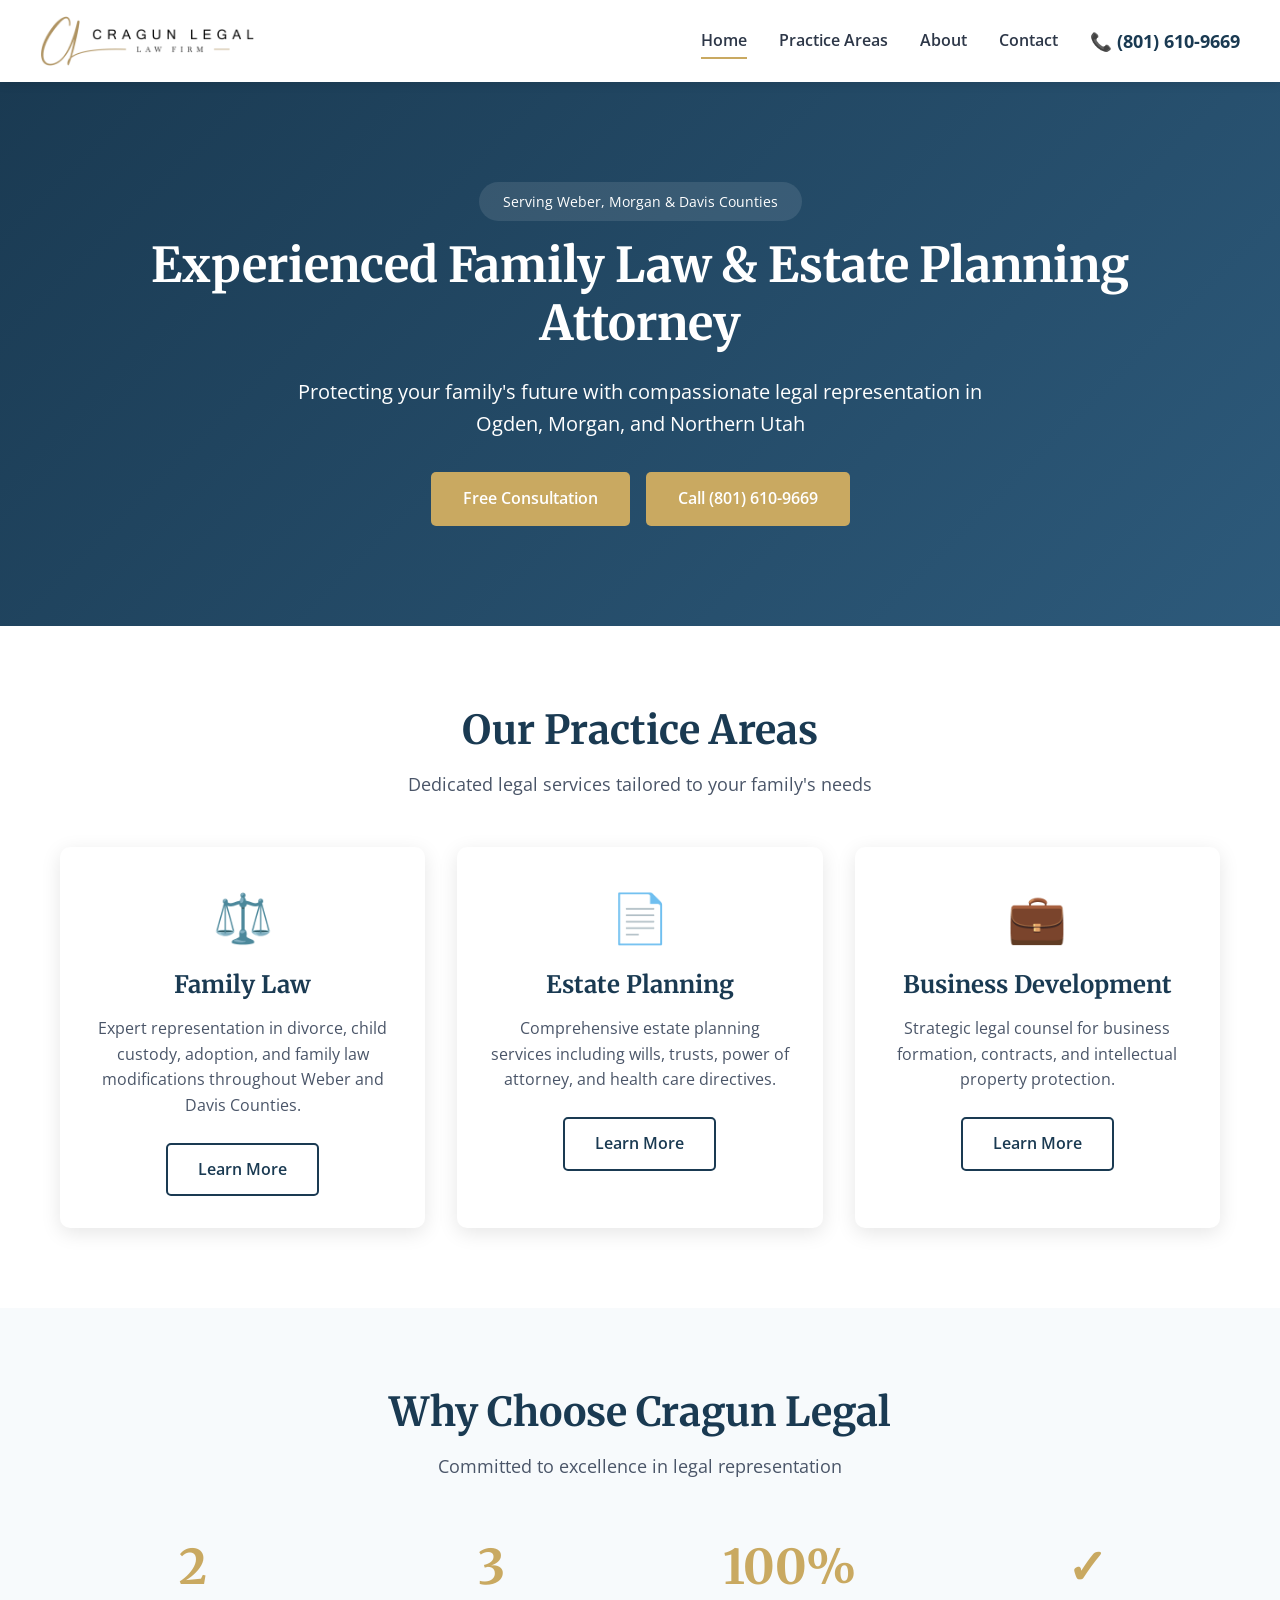
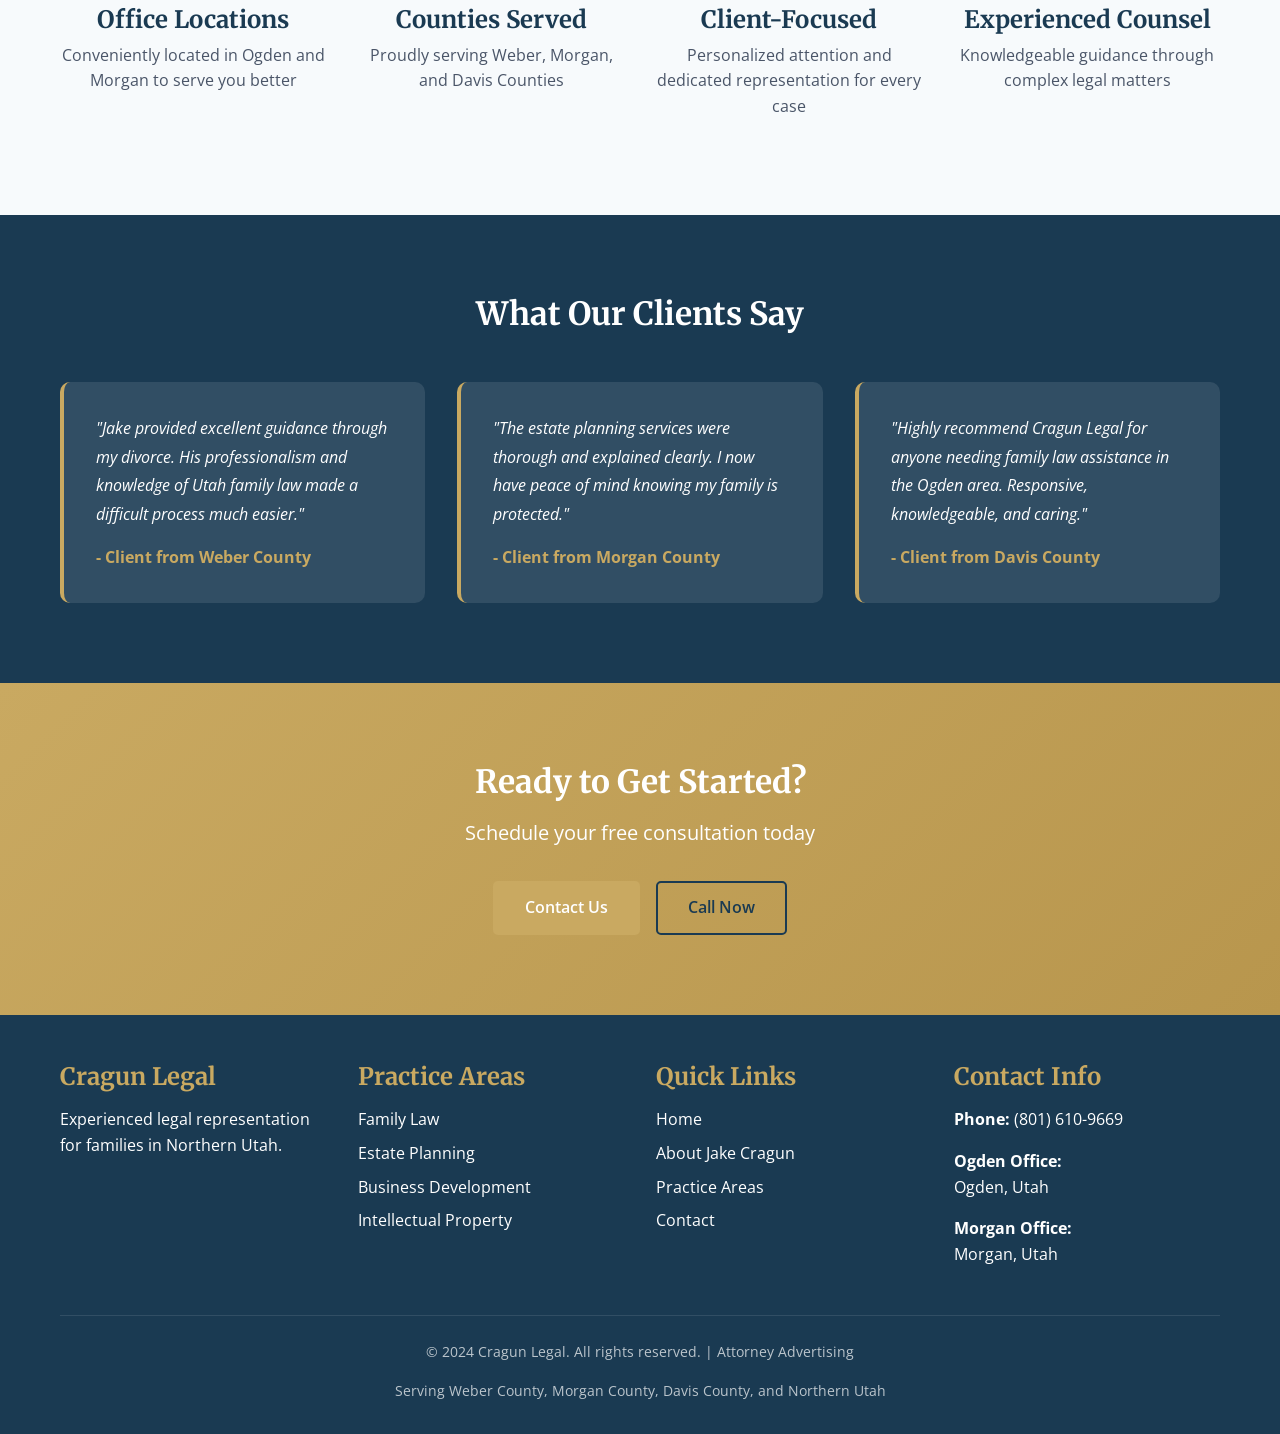
==== index.html @ 44a10303 "Initial commit: Cragun Legal website - Complete website with home, about, contact, and practice area" ====
<!DOCTYPE html>
<html lang="en">
<head>
    <meta charset="UTF-8">
    <meta name="viewport" content="width=device-width, initial-scale=1.0">
    <meta name="description" content="Experienced family law and estate planning attorney serving Ogden, Weber County, Morgan County, and Davis County, Utah. Free consultation. Call (801) 610-9669.">
    <meta name="keywords" content="family law attorney Ogden, divorce lawyer Weber County, estate planning attorney Utah, child custody lawyer Ogden, adoption attorney Morgan County">
    <meta name="author" content="Jake B. Cragun">

    <!-- Open Graph / Social Media -->
    <meta property="og:type" content="website">
    <meta property="og:title" content="Cragun Legal | Family Law Attorney Ogden Utah">
    <meta property="og:description" content="Experienced family law and estate planning attorney serving Weber, Morgan, and Davis Counties.">
    <meta property="og:url" content="https://www.cragunlegal.com">

    <title>Family Law Attorney Ogden Utah | Estate Planning | Cragun Legal</title>

    <!-- Favicon -->
    <link rel="icon" type="image/png" href="images/favicon.png">
    <link rel="apple-touch-icon" href="images/favicon-180.png">

    <!-- Google Fonts -->
    <link rel="preconnect" href="https://fonts.googleapis.com">
    <link rel="preconnect" href="https://fonts.gstatic.com" crossorigin>
    <link href="https://fonts.googleapis.com/css2?family=Merriweather:wght@700;900&family=Open+Sans:wght@400;600;700&display=swap" rel="stylesheet">

    <!-- Stylesheet -->
    <link rel="stylesheet" href="css/styles.css">

    <!-- Schema Markup - Local Business & Legal Service -->
    <script type="application/ld+json">
    {
        "@context": "https://schema.org",
        "@type": "LegalService",
        "name": "Cragun Legal",
        "description": "Experienced family law and estate planning attorney serving Ogden, Weber County, Morgan County, and Davis County, Utah",
        "url": "https://www.cragunlegal.com",
        "telephone": "(801) 610-9669",
        "priceRange": "$$",
        "address": {
            "@type": "PostalAddress",
            "streetAddress": "",
            "addressLocality": "Ogden",
            "addressRegion": "UT",
            "postalCode": "",
            "addressCountry": "US"
        },
        "areaServed": [
            {
                "@type": "City",
                "name": "Ogden"
            },
            {
                "@type": "AdministrativeArea",
                "name": "Weber County"
            },
            {
                "@type": "AdministrativeArea",
                "name": "Morgan County"
            },
            {
                "@type": "AdministrativeArea",
                "name": "Davis County"
            }
        ],
        "openingHours": "Mo,Tu,We,Th,Fr 09:00-17:00",
        "hasOfferCatalog": {
            "@type": "OfferCatalog",
            "name": "Legal Services",
            "itemListElement": [
                {
                    "@type": "Offer",
                    "itemOffered": {
                        "@type": "Service",
                        "name": "Family Law"
                    }
                },
                {
                    "@type": "Offer",
                    "itemOffered": {
                        "@type": "Service",
                        "name": "Estate Planning"
                    }
                }
            ]
        }
    }
    </script>

    <!-- Attorney Schema -->
    <script type="application/ld+json">
    {
        "@context": "https://schema.org",
        "@type": "Attorney",
        "name": "Jake B. Cragun",
        "knowsAbout": ["Family Law", "Divorce", "Child Custody", "Estate Planning", "Adoption", "Wills", "Trusts"],
        "memberOf": {
            "@type": "LegalService",
            "name": "Cragun Legal"
        },
        "areaServed": ["Ogden", "Weber County", "Morgan County", "Davis County"]
    }
    </script>
</head>
<body>
    <!-- Header -->
    <header class="header">
        <nav class="nav container">
            <a href="index.html" class="logo">
                <img src="images/logo.png" alt="Cragun Legal" style="height: 50px; width: auto;">
            </a>

            <button class="mobile-menu-toggle" aria-label="Toggle mobile menu">
                <span></span>
                <span></span>
                <span></span>
            </button>

            <ul class="nav-menu">
                <li><a href="index.html" class="nav-link">Home</a></li>
                <li><a href="practice-areas.html" class="nav-link">Practice Areas</a></li>
                <li><a href="about.html" class="nav-link">About</a></li>
                <li><a href="contact.html" class="nav-link">Contact</a></li>
                <li><a href="tel:8016109669" class="phone-link">📞 (801) 610-9669</a></li>
            </ul>
        </nav>
    </header>

    <!-- Hero Section -->
    <section class="hero">
        <div class="container">
            <div class="service-areas">Serving Weber, Morgan & Davis Counties</div>
            <h1>Experienced Family Law & Estate Planning Attorney</h1>
            <p>Protecting your family's future with compassionate legal representation in Ogden, Morgan, and Northern Utah</p>
            <div class="hero-cta">
                <a href="contact.html" class="btn btn-primary">Free Consultation</a>
                <a href="tel:8016109669" class="btn btn-primary">Call (801) 610-9669</a>
            </div>
        </div>
    </section>

    <!-- Practice Areas -->
    <section class="section">
        <div class="container">
            <div class="section-title">
                <h2>Our Practice Areas</h2>
                <p>Dedicated legal services tailored to your family's needs</p>
            </div>

            <div class="practice-areas-grid">
                <div class="practice-card">
                    <div class="practice-icon">⚖️</div>
                    <h3>Family Law</h3>
                    <p>Expert representation in divorce, child custody, adoption, and family law modifications throughout Weber and Davis Counties.</p>
                    <a href="family-law.html" class="btn btn-secondary">Learn More</a>
                </div>

                <div class="practice-card">
                    <div class="practice-icon">📄</div>
                    <h3>Estate Planning</h3>
                    <p>Comprehensive estate planning services including wills, trusts, power of attorney, and health care directives.</p>
                    <a href="estate-planning.html" class="btn btn-secondary">Learn More</a>
                </div>

                <div class="practice-card">
                    <div class="practice-icon">💼</div>
                    <h3>Business Development</h3>
                    <p>Strategic legal counsel for business formation, contracts, and intellectual property protection.</p>
                    <a href="practice-areas.html" class="btn btn-secondary">Learn More</a>
                </div>
            </div>
        </div>
    </section>

    <!-- Why Choose Us -->
    <section class="section why-choose">
        <div class="container">
            <div class="section-title">
                <h2>Why Choose Cragun Legal</h2>
                <p>Committed to excellence in legal representation</p>
            </div>

            <div class="features-grid">
                <div class="feature">
                    <div class="feature-number">2</div>
                    <h3>Office Locations</h3>
                    <p>Conveniently located in Ogden and Morgan to serve you better</p>
                </div>

                <div class="feature">
                    <div class="feature-number">3</div>
                    <h3>Counties Served</h3>
                    <p>Proudly serving Weber, Morgan, and Davis Counties</p>
                </div>

                <div class="feature">
                    <div class="feature-number">100%</div>
                    <h3>Client-Focused</h3>
                    <p>Personalized attention and dedicated representation for every case</p>
                </div>

                <div class="feature">
                    <div class="feature-number">✓</div>
                    <h3>Experienced Counsel</h3>
                    <p>Knowledgeable guidance through complex legal matters</p>
                </div>
            </div>
        </div>
    </section>

    <!-- Testimonials -->
    <section class="section testimonials">
        <div class="container">
            <h2>What Our Clients Say</h2>

            <div class="testimonial-grid">
                <div class="testimonial-card">
                    <div class="testimonial-text">
                        "Jake provided excellent guidance through my divorce. His professionalism and knowledge of Utah family law made a difficult process much easier."
                    </div>
                    <div class="testimonial-author">- Client from Weber County</div>
                </div>

                <div class="testimonial-card">
                    <div class="testimonial-text">
                        "The estate planning services were thorough and explained clearly. I now have peace of mind knowing my family is protected."
                    </div>
                    <div class="testimonial-author">- Client from Morgan County</div>
                </div>

                <div class="testimonial-card">
                    <div class="testimonial-text">
                        "Highly recommend Cragun Legal for anyone needing family law assistance in the Ogden area. Responsive, knowledgeable, and caring."
                    </div>
                    <div class="testimonial-author">- Client from Davis County</div>
                </div>
            </div>
        </div>
    </section>

    <!-- Contact CTA -->
    <section class="section contact-cta">
        <div class="container">
            <h2>Ready to Get Started?</h2>
            <p>Schedule your free consultation today</p>
            <div class="hero-cta">
                <a href="contact.html" class="btn btn-primary">Contact Us</a>
                <a href="tel:8016109669" class="btn btn-secondary">Call Now</a>
            </div>
        </div>
    </section>

    <!-- Footer -->
    <footer class="footer">
        <div class="container">
            <div class="footer-content">
                <div class="footer-section">
                    <h3>Cragun Legal</h3>
                    <p>Experienced legal representation for families in Northern Utah.</p>
                </div>

                <div class="footer-section">
                    <h3>Practice Areas</h3>
                    <ul class="footer-links">
                        <li><a href="family-law.html">Family Law</a></li>
                        <li><a href="estate-planning.html">Estate Planning</a></li>
                        <li><a href="practice-areas.html">Business Development</a></li>
                        <li><a href="practice-areas.html">Intellectual Property</a></li>
                    </ul>
                </div>

                <div class="footer-section">
                    <h3>Quick Links</h3>
                    <ul class="footer-links">
                        <li><a href="index.html">Home</a></li>
                        <li><a href="about.html">About Jake Cragun</a></li>
                        <li><a href="practice-areas.html">Practice Areas</a></li>
                        <li><a href="contact.html">Contact</a></li>
                    </ul>
                </div>

                <div class="footer-section">
                    <h3>Contact Info</h3>
                    <p><strong>Phone:</strong> (801) 610-9669</p>
                    <p><strong>Ogden Office:</strong><br>Ogden, Utah</p>
                    <p><strong>Morgan Office:</strong><br>Morgan, Utah</p>
                </div>
            </div>

            <div class="footer-bottom">
                <p>&copy; 2024 Cragun Legal. All rights reserved. | Attorney Advertising</p>
                <p>Serving Weber County, Morgan County, Davis County, and Northern Utah</p>
            </div>
        </div>
    </footer>

    <!-- JavaScript -->
    <script src="js/main.js"></script>
</body>
</html>
---- css/styles.css ----
/* ===================================
   Cragun Legal - Modern Law Firm Website
   =================================== */

/* CSS Reset & Base Styles */
* {
    margin: 0;
    padding: 0;
    box-sizing: border-box;
}

:root {
    /* Color Palette */
    --primary-navy: #1a3a52;
    --secondary-gray: #4a5568;
    --accent-gold: #c9a961;
    --white: #ffffff;
    --dark-text: #2d3748;
    --light-bg: #f7fafc;
    --border-color: #e2e8f0;

    /* Typography */
    --font-heading: 'Merriweather', serif;
    --font-body: 'Open Sans', sans-serif;

    /* Spacing */
    --section-padding: 80px 0;
    --container-max: 1200px;

    /* Transitions */
    --transition: all 0.3s ease;
}

html {
    scroll-behavior: smooth;
}

body {
    font-family: var(--font-body);
    font-size: 16px;
    line-height: 1.6;
    color: var(--dark-text);
    background-color: var(--white);
}

/* Typography */
h1, h2, h3, h4, h5, h6 {
    font-family: var(--font-heading);
    font-weight: 700;
    line-height: 1.2;
    margin-bottom: 1rem;
    color: var(--primary-navy);
}

h1 {
    font-size: 2.5rem;
}

h2 {
    font-size: 2rem;
}

h3 {
    font-size: 1.5rem;
}

p {
    margin-bottom: 1rem;
}

a {
    color: var(--primary-navy);
    text-decoration: none;
    transition: var(--transition);
}

a:hover {
    color: var(--accent-gold);
}

img {
    max-width: 100%;
    height: auto;
    display: block;
}

/* Container */
.container {
    max-width: var(--container-max);
    margin: 0 auto;
    padding: 0 20px;
}

.section {
    padding: var(--section-padding);
}

/* Header & Navigation */
.header {
    background-color: var(--white);
    box-shadow: 0 2px 10px rgba(0, 0, 0, 0.1);
    position: sticky;
    top: 0;
    z-index: 1000;
}

.nav {
    display: flex;
    justify-content: space-between;
    align-items: center;
    padding: 1rem 0;
}

.logo {
    font-family: var(--font-heading);
    font-size: 1.5rem;
    font-weight: 700;
    color: var(--primary-navy);
    display: flex;
    align-items: center;
}

.logo img {
    height: 50px;
    width: auto;
    display: block;
}

.nav-menu {
    display: flex;
    list-style: none;
    gap: 2rem;
    align-items: center;
}

.nav-link {
    color: var(--dark-text);
    font-weight: 600;
    padding: 0.5rem 0;
    position: relative;
}

.nav-link::after {
    content: '';
    position: absolute;
    bottom: 0;
    left: 0;
    width: 0;
    height: 2px;
    background-color: var(--accent-gold);
    transition: var(--transition);
}

.nav-link:hover::after,
.nav-link.active::after {
    width: 100%;
}

.phone-link {
    color: var(--primary-navy);
    font-weight: 700;
    font-size: 1.1rem;
    display: flex;
    align-items: center;
    gap: 0.5rem;
}

.phone-link:hover {
    color: var(--accent-gold);
}

/* Mobile Menu Toggle */
.mobile-menu-toggle {
    display: none;
    flex-direction: column;
    gap: 5px;
    background: none;
    border: none;
    cursor: pointer;
    padding: 0.5rem;
}

.mobile-menu-toggle span {
    width: 25px;
    height: 3px;
    background-color: var(--primary-navy);
    transition: var(--transition);
}

/* CTA Button */
.btn {
    display: inline-block;
    padding: 12px 30px;
    font-weight: 600;
    text-align: center;
    border-radius: 5px;
    transition: var(--transition);
    cursor: pointer;
    border: 2px solid transparent;
}

.btn-primary {
    background-color: var(--accent-gold);
    color: var(--white);
}

.btn-primary:hover {
    background-color: #b8964d;
    transform: translateY(-2px);
    box-shadow: 0 5px 15px rgba(201, 169, 97, 0.3);
}

.btn-secondary {
    background-color: transparent;
    color: var(--primary-navy);
    border-color: var(--primary-navy);
}

.btn-secondary:hover {
    background-color: var(--primary-navy);
    color: var(--white);
}

/* Hero Section */
.hero {
    background: linear-gradient(135deg, var(--primary-navy) 0%, #2d5a7b 100%);
    color: var(--white);
    padding: 100px 0;
    text-align: center;
}

.hero h1 {
    color: var(--white);
    font-size: 3rem;
    margin-bottom: 1.5rem;
}

.hero p {
    font-size: 1.25rem;
    margin-bottom: 2rem;
    max-width: 700px;
    margin-left: auto;
    margin-right: auto;
}

.hero-cta {
    display: flex;
    gap: 1rem;
    justify-content: center;
    flex-wrap: wrap;
}

/* Service Areas Badge */
.service-areas {
    display: inline-block;
    background-color: rgba(255, 255, 255, 0.1);
    padding: 0.5rem 1.5rem;
    border-radius: 50px;
    margin-bottom: 1rem;
    font-size: 0.9rem;
}

/* Practice Areas Grid */
.practice-areas-grid {
    display: grid;
    grid-template-columns: repeat(auto-fit, minmax(280px, 1fr));
    gap: 2rem;
    margin-top: 3rem;
}

.practice-card {
    background-color: var(--white);
    border-radius: 10px;
    padding: 2rem;
    box-shadow: 0 5px 20px rgba(0, 0, 0, 0.1);
    transition: var(--transition);
    text-align: center;
}

.practice-card:hover {
    transform: translateY(-10px);
    box-shadow: 0 10px 30px rgba(0, 0, 0, 0.15);
}

.practice-icon {
    font-size: 3rem;
    color: var(--accent-gold);
    margin-bottom: 1rem;
}

.practice-card h3 {
    margin-bottom: 1rem;
}

.practice-card p {
    color: var(--secondary-gray);
    margin-bottom: 1.5rem;
}

/* Why Choose Us Section */
.why-choose {
    background-color: var(--light-bg);
}

.features-grid {
    display: grid;
    grid-template-columns: repeat(auto-fit, minmax(250px, 1fr));
    gap: 2rem;
    margin-top: 3rem;
}

.feature {
    text-align: center;
}

.feature-number {
    font-size: 3rem;
    font-weight: 700;
    color: var(--accent-gold);
    font-family: var(--font-heading);
}

.feature h3 {
    margin-bottom: 0.5rem;
}

.feature p {
    color: var(--secondary-gray);
}

/* Testimonials Section */
.testimonials {
    background-color: var(--primary-navy);
    color: var(--white);
}

.testimonials h2 {
    color: var(--white);
    text-align: center;
    margin-bottom: 3rem;
}

.testimonial-grid {
    display: grid;
    grid-template-columns: repeat(auto-fit, minmax(300px, 1fr));
    gap: 2rem;
}

.testimonial-card {
    background-color: rgba(255, 255, 255, 0.1);
    padding: 2rem;
    border-radius: 10px;
    border-left: 4px solid var(--accent-gold);
}

.testimonial-text {
    font-style: italic;
    margin-bottom: 1rem;
    line-height: 1.8;
}

.testimonial-author {
    font-weight: 700;
    color: var(--accent-gold);
}

/* Contact CTA Section */
.contact-cta {
    background: linear-gradient(135deg, var(--accent-gold) 0%, #b8964d 100%);
    color: var(--white);
    text-align: center;
}

.contact-cta h2 {
    color: var(--white);
    margin-bottom: 1rem;
}

.contact-cta p {
    font-size: 1.25rem;
    margin-bottom: 2rem;
}

/* Contact Form */
.contact-section {
    display: grid;
    grid-template-columns: 1fr 1fr;
    gap: 3rem;
    align-items: start;
}

.contact-info {
    background-color: var(--light-bg);
    padding: 2rem;
    border-radius: 10px;
}

.contact-item {
    display: flex;
    align-items: start;
    gap: 1rem;
    margin-bottom: 1.5rem;
}

.contact-icon {
    font-size: 1.5rem;
    color: var(--accent-gold);
    margin-top: 0.25rem;
}

.form-group {
    margin-bottom: 1.5rem;
}

.form-group label {
    display: block;
    margin-bottom: 0.5rem;
    font-weight: 600;
    color: var(--primary-navy);
}

.form-group input,
.form-group textarea,
.form-group select {
    width: 100%;
    padding: 12px 15px;
    border: 2px solid var(--border-color);
    border-radius: 5px;
    font-family: var(--font-body);
    font-size: 1rem;
    transition: var(--transition);
}

.form-group input:focus,
.form-group textarea:focus,
.form-group select:focus {
    outline: none;
    border-color: var(--accent-gold);
}

.form-group textarea {
    resize: vertical;
    min-height: 150px;
}

/* Footer */
.footer {
    background-color: var(--primary-navy);
    color: var(--white);
    padding: 3rem 0 1rem;
}

.footer-content {
    display: grid;
    grid-template-columns: repeat(auto-fit, minmax(250px, 1fr));
    gap: 2rem;
    margin-bottom: 2rem;
}

.footer h3 {
    color: var(--accent-gold);
    margin-bottom: 1rem;
}

.footer-links {
    list-style: none;
}

.footer-links li {
    margin-bottom: 0.5rem;
}

.footer-links a {
    color: var(--white);
}

.footer-links a:hover {
    color: var(--accent-gold);
}

.footer-bottom {
    border-top: 1px solid rgba(255, 255, 255, 0.1);
    padding-top: 1.5rem;
    text-align: center;
    color: rgba(255, 255, 255, 0.7);
    font-size: 0.9rem;
}

/* About Page Photo Grid */
.about-intro-grid {
    display: grid;
    grid-template-columns: 250px 1fr;
    gap: 3rem;
    align-items: start;
    margin-bottom: 3rem;
}

.about-intro-grid img {
    width: 100%;
    border-radius: 10px;
    box-shadow: 0 5px 20px rgba(0,0,0,0.1);
}

/* Responsive Design */
@media (max-width: 768px) {
    h1 {
        font-size: 2rem;
    }

    h2 {
        font-size: 1.75rem;
    }

    .hero h1 {
        font-size: 2.25rem;
    }

    .about-intro-grid {
        grid-template-columns: 1fr;
        gap: 2rem;
    }

    .about-intro-grid img {
        max-width: 250px;
        margin: 0 auto;
    }

    .mobile-menu-toggle {
        display: flex;
    }

    .nav-menu {
        position: fixed;
        top: 70px;
        right: -100%;
        flex-direction: column;
        background-color: var(--white);
        width: 80%;
        max-width: 300px;
        height: calc(100vh - 70px);
        padding: 2rem;
        box-shadow: -5px 0 20px rgba(0, 0, 0, 0.1);
        transition: var(--transition);
        align-items: flex-start;
    }

    .nav-menu.active {
        right: 0;
    }

    .contact-section {
        grid-template-columns: 1fr;
    }

    .hero {
        padding: 60px 0;
    }

    .section {
        padding: 60px 0;
    }
}

@media (max-width: 480px) {
    .hero-cta {
        flex-direction: column;
    }

    .btn {
        width: 100%;
    }
}

/* Utility Classes */
.text-center {
    text-align: center;
}

.mt-1 { margin-top: 1rem; }
.mt-2 { margin-top: 2rem; }
.mt-3 { margin-top: 3rem; }

.mb-1 { margin-bottom: 1rem; }
.mb-2 { margin-bottom: 2rem; }
.mb-3 { margin-bottom: 3rem; }

.section-title {
    text-align: center;
    margin-bottom: 3rem;
}

.section-title h2 {
    font-size: 2.5rem;
    margin-bottom: 1rem;
}

.section-title p {
    font-size: 1.125rem;
    color: var(--secondary-gray);
    max-width: 700px;
    margin: 0 auto;
}
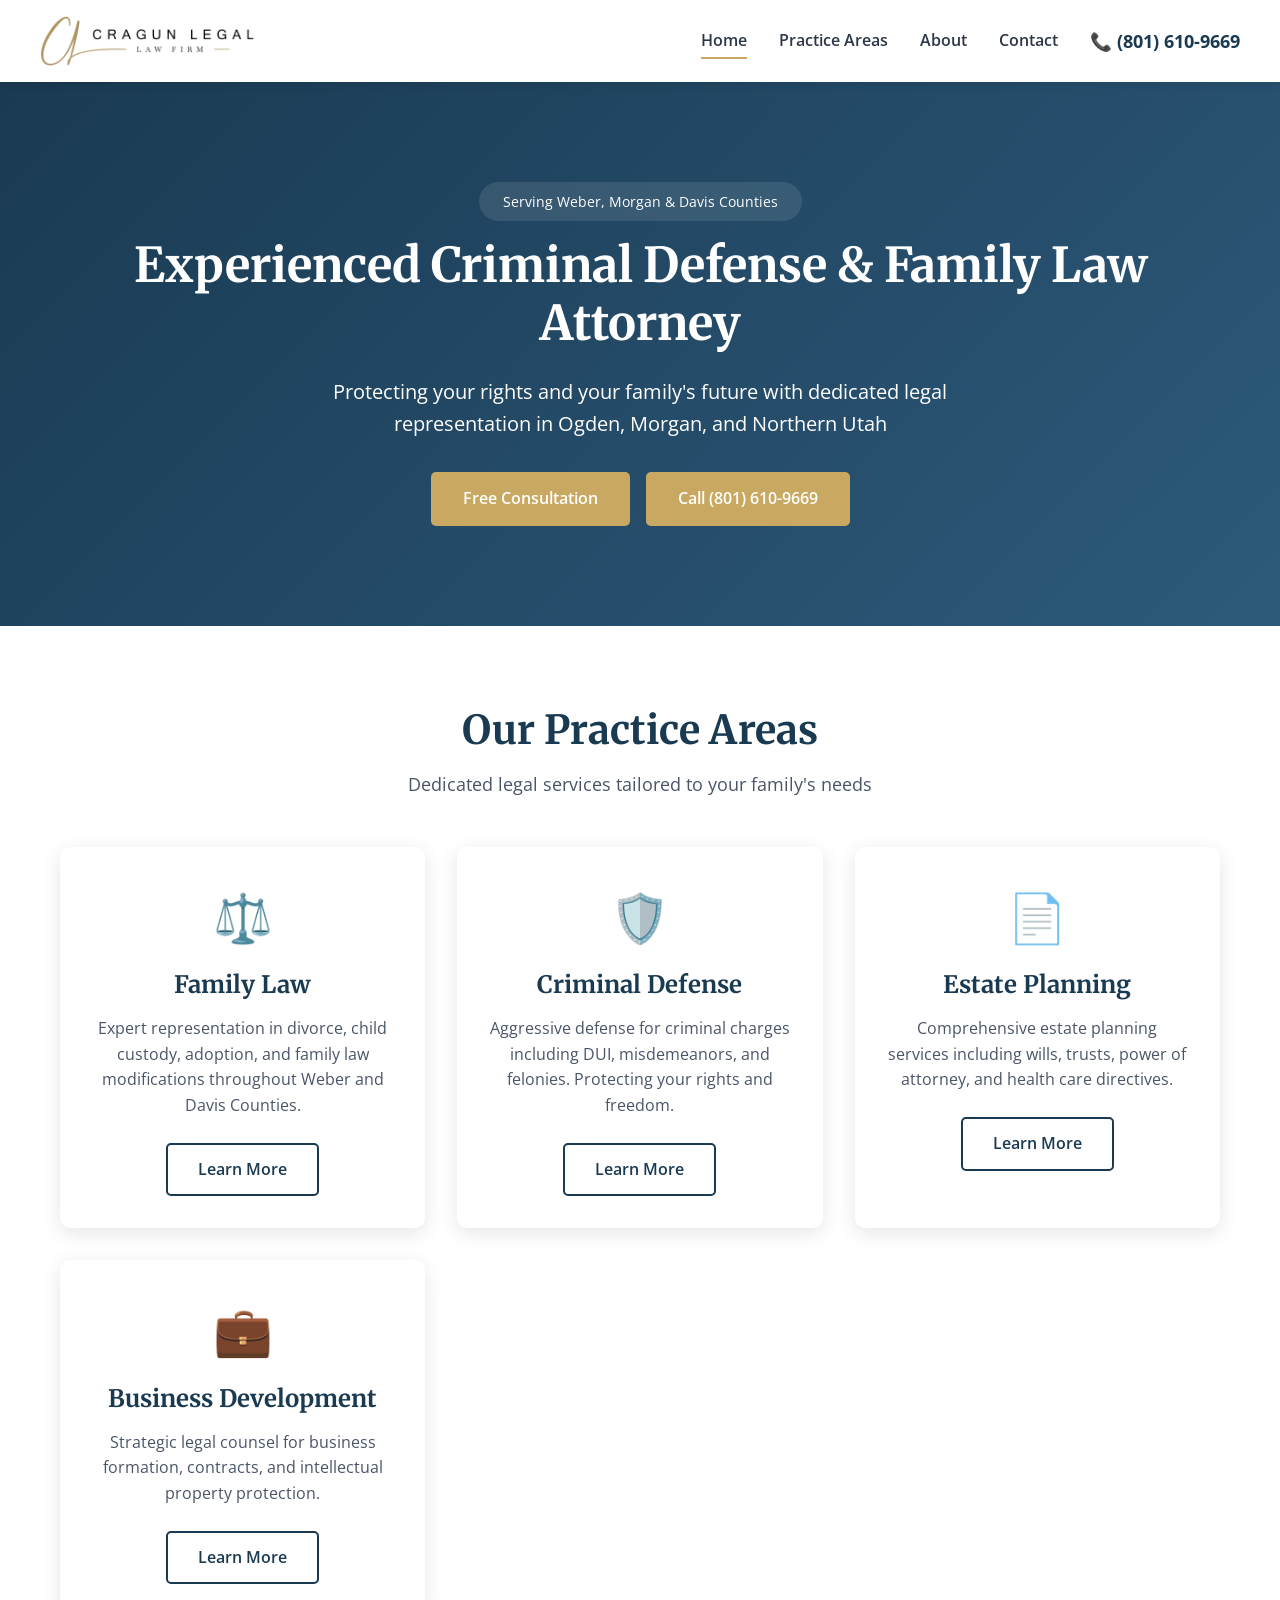
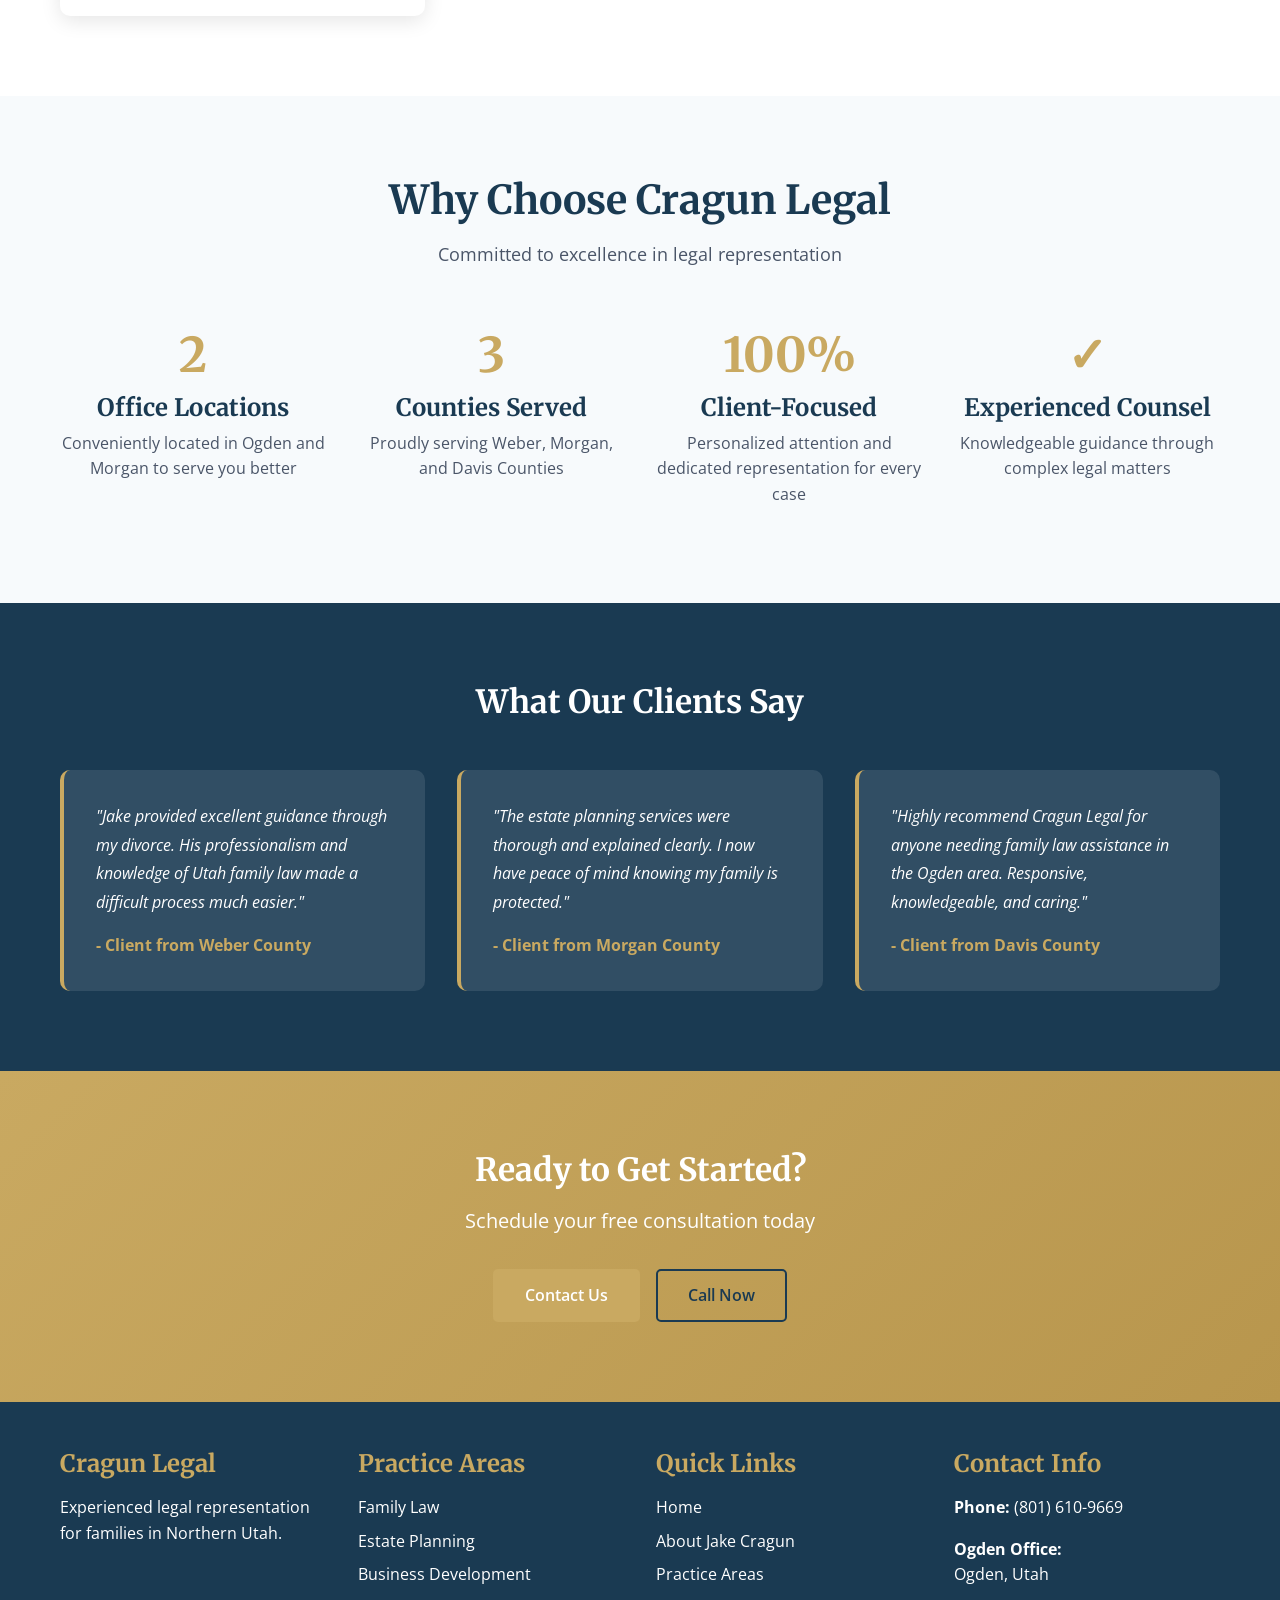
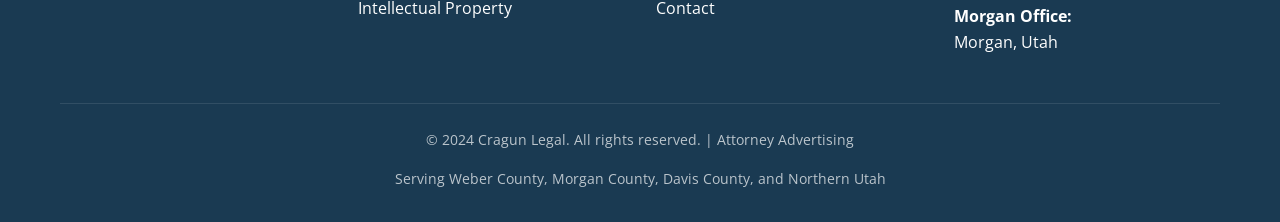
==== commit d756c783: "Integrate Web3Forms and add Criminal Defense practice area - Replace mailto links with Web3Forms for" ====
--- a/index.html
+++ b/index.html
@@ -3,17 +3,17 @@
 <head>
     <meta charset="UTF-8">
     <meta name="viewport" content="width=device-width, initial-scale=1.0">
-    <meta name="description" content="Experienced family law and estate planning attorney serving Ogden, Weber County, Morgan County, and Davis County, Utah. Free consultation. Call (801) 610-9669.">
-    <meta name="keywords" content="family law attorney Ogden, divorce lawyer Weber County, estate planning attorney Utah, child custody lawyer Ogden, adoption attorney Morgan County">
+    <meta name="description" content="Experienced criminal defense, family law, and estate planning attorney serving Ogden, Weber County, Morgan County, and Davis County, Utah. Free consultation. Call (801) 610-9669.">
+    <meta name="keywords" content="criminal defense attorney Ogden, family law attorney Ogden, divorce lawyer Weber County, DUI lawyer Utah, estate planning attorney Utah, child custody lawyer Ogden, adoption attorney Morgan County">
     <meta name="author" content="Jake B. Cragun">
 
     <!-- Open Graph / Social Media -->
     <meta property="og:type" content="website">
-    <meta property="og:title" content="Cragun Legal | Family Law Attorney Ogden Utah">
-    <meta property="og:description" content="Experienced family law and estate planning attorney serving Weber, Morgan, and Davis Counties.">
+    <meta property="og:title" content="Cragun Legal | Criminal Defense & Family Law Attorney Ogden Utah">
+    <meta property="og:description" content="Experienced criminal defense, family law, and estate planning attorney serving Weber, Morgan, and Davis Counties.">
     <meta property="og:url" content="https://www.cragunlegal.com">
 
-    <title>Family Law Attorney Ogden Utah | Estate Planning | Cragun Legal</title>
+    <title>Criminal Defense & Family Law Attorney Ogden Utah | Cragun Legal</title>
 
     <!-- Favicon -->
     <link rel="icon" type="image/png" href="images/favicon.png">
@@ -33,7 +33,7 @@
         "@context": "https://schema.org",
         "@type": "LegalService",
         "name": "Cragun Legal",
-        "description": "Experienced family law and estate planning attorney serving Ogden, Weber County, Morgan County, and Davis County, Utah",
+        "description": "Experienced criminal defense, family law, and estate planning attorney serving Ogden, Weber County, Morgan County, and Davis County, Utah",
         "url": "https://www.cragunlegal.com",
         "telephone": "(801) 610-9669",
         "priceRange": "$$",
@@ -79,6 +79,13 @@
                     "@type": "Offer",
                     "itemOffered": {
                         "@type": "Service",
+                        "name": "Criminal Defense"
+                    }
+                },
+                {
+                    "@type": "Offer",
+                    "itemOffered": {
+                        "@type": "Service",
                         "name": "Estate Planning"
                     }
                 }
@@ -93,7 +100,7 @@
         "@context": "https://schema.org",
         "@type": "Attorney",
         "name": "Jake B. Cragun",
-        "knowsAbout": ["Family Law", "Divorce", "Child Custody", "Estate Planning", "Adoption", "Wills", "Trusts"],
+        "knowsAbout": ["Family Law", "Divorce", "Child Custody", "Criminal Defense", "DUI Defense", "Estate Planning", "Adoption", "Wills", "Trusts"],
         "memberOf": {
             "@type": "LegalService",
             "name": "Cragun Legal"
@@ -130,8 +137,8 @@
     <section class="hero">
         <div class="container">
             <div class="service-areas">Serving Weber, Morgan & Davis Counties</div>
-            <h1>Experienced Family Law & Estate Planning Attorney</h1>
-            <p>Protecting your family's future with compassionate legal representation in Ogden, Morgan, and Northern Utah</p>
+            <h1>Experienced Criminal Defense & Family Law Attorney</h1>
+            <p>Protecting your rights and your family's future with dedicated legal representation in Ogden, Morgan, and Northern Utah</p>
             <div class="hero-cta">
                 <a href="contact.html" class="btn btn-primary">Free Consultation</a>
                 <a href="tel:8016109669" class="btn btn-primary">Call (801) 610-9669</a>
@@ -153,6 +160,13 @@
                     <h3>Family Law</h3>
                     <p>Expert representation in divorce, child custody, adoption, and family law modifications throughout Weber and Davis Counties.</p>
                     <a href="family-law.html" class="btn btn-secondary">Learn More</a>
+                </div>
+
+                <div class="practice-card">
+                    <div class="practice-icon">🛡️</div>
+                    <h3>Criminal Defense</h3>
+                    <p>Aggressive defense for criminal charges including DUI, misdemeanors, and felonies. Protecting your rights and freedom.</p>
+                    <a href="criminal-defense.html" class="btn btn-secondary">Learn More</a>
                 </div>
 
                 <div class="practice-card">
@@ -294,6 +308,35 @@
         </div>
     </footer>
 
+    <!-- Rating Popup Modal -->
+    <div id="rating-popup" class="rating-popup">
+        <div class="rating-popup-content">
+            <button class="rating-popup-close" aria-label="Close popup">&times;</button>
+
+            <div id="rating-step-1" class="rating-step active">
+                <h3>How was your experience with Cragun Legal?</h3>
+                <p>We'd love to hear your feedback!</p>
+                <div class="star-rating">
+                    <span class="star" data-rating="1">&#9733;</span>
+                    <span class="star" data-rating="2">&#9733;</span>
+                    <span class="star" data-rating="3">&#9733;</span>
+                    <span class="star" data-rating="4">&#9733;</span>
+                    <span class="star" data-rating="5">&#9733;</span>
+                </div>
+                <p class="rating-hint">Click a star to rate</p>
+            </div>
+
+            <div id="rating-step-2" class="rating-step">
+                <h3>Thank you for your feedback!</h3>
+                <p id="rating-message"></p>
+                <div id="feedback-form" style="display: none;">
+                    <textarea id="feedback-text" placeholder="Please tell us how we can improve..." rows="4"></textarea>
+                    <button class="btn btn-primary" id="submit-feedback">Submit Feedback</button>
+                </div>
+            </div>
+        </div>
+    </div>
+
     <!-- JavaScript -->
     <script src="js/main.js"></script>
 </body>
--- a/css/styles.css
+++ b/css/styles.css
@@ -600,3 +600,161 @@
     max-width: 700px;
     margin: 0 auto;
 }
+
+/* Rating Popup Modal */
+.rating-popup {
+    display: none;
+    position: fixed;
+    top: 0;
+    left: 0;
+    width: 100%;
+    height: 100%;
+    background-color: rgba(0, 0, 0, 0.5);
+    z-index: 10000;
+    align-items: center;
+    justify-content: center;
+    animation: fadeIn 0.3s ease;
+}
+
+.rating-popup.active {
+    display: flex;
+}
+
+.rating-popup-content {
+    background-color: var(--white);
+    padding: 3rem 2rem;
+    border-radius: 15px;
+    max-width: 500px;
+    width: 90%;
+    position: relative;
+    box-shadow: 0 10px 40px rgba(0, 0, 0, 0.3);
+    text-align: center;
+    animation: slideUp 0.3s ease;
+}
+
+.rating-popup-close {
+    position: absolute;
+    top: 15px;
+    right: 15px;
+    background: none;
+    border: none;
+    font-size: 2rem;
+    color: var(--secondary-gray);
+    cursor: pointer;
+    transition: var(--transition);
+    line-height: 1;
+    padding: 0;
+    width: 30px;
+    height: 30px;
+}
+
+.rating-popup-close:hover {
+    color: var(--primary-navy);
+    transform: rotate(90deg);
+}
+
+.rating-step {
+    display: none;
+}
+
+.rating-step.active {
+    display: block;
+}
+
+.rating-step h3 {
+    color: var(--primary-navy);
+    margin-bottom: 1rem;
+    font-size: 1.5rem;
+}
+
+.rating-step p {
+    color: var(--secondary-gray);
+    margin-bottom: 1.5rem;
+}
+
+.star-rating {
+    display: flex;
+    justify-content: center;
+    gap: 0.5rem;
+    margin: 2rem 0;
+}
+
+.star {
+    font-size: 3rem;
+    color: #ddd;
+    cursor: pointer;
+    transition: all 0.2s ease;
+    user-select: none;
+}
+
+.star:hover,
+.star.active {
+    color: var(--accent-gold);
+    transform: scale(1.1);
+}
+
+.star.hovered {
+    color: var(--accent-gold);
+}
+
+.rating-hint {
+    font-size: 0.9rem;
+    color: var(--secondary-gray);
+    font-style: italic;
+}
+
+#feedback-form {
+    margin-top: 1.5rem;
+}
+
+#feedback-form textarea {
+    width: 100%;
+    padding: 12px 15px;
+    border: 2px solid var(--border-color);
+    border-radius: 5px;
+    font-family: var(--font-body);
+    font-size: 1rem;
+    margin-bottom: 1rem;
+    resize: vertical;
+    transition: var(--transition);
+}
+
+#feedback-form textarea:focus {
+    outline: none;
+    border-color: var(--accent-gold);
+}
+
+@keyframes fadeIn {
+    from {
+        opacity: 0;
+    }
+    to {
+        opacity: 1;
+    }
+}
+
+@keyframes slideUp {
+    from {
+        transform: translateY(50px);
+        opacity: 0;
+    }
+    to {
+        transform: translateY(0);
+        opacity: 1;
+    }
+}
+
+/* Responsive adjustments for rating popup */
+@media (max-width: 480px) {
+    .rating-popup-content {
+        padding: 2rem 1.5rem;
+    }
+
+    .star {
+        font-size: 2.5rem;
+    }
+
+    .rating-step h3 {
+        font-size: 1.25rem;
+    }
+}
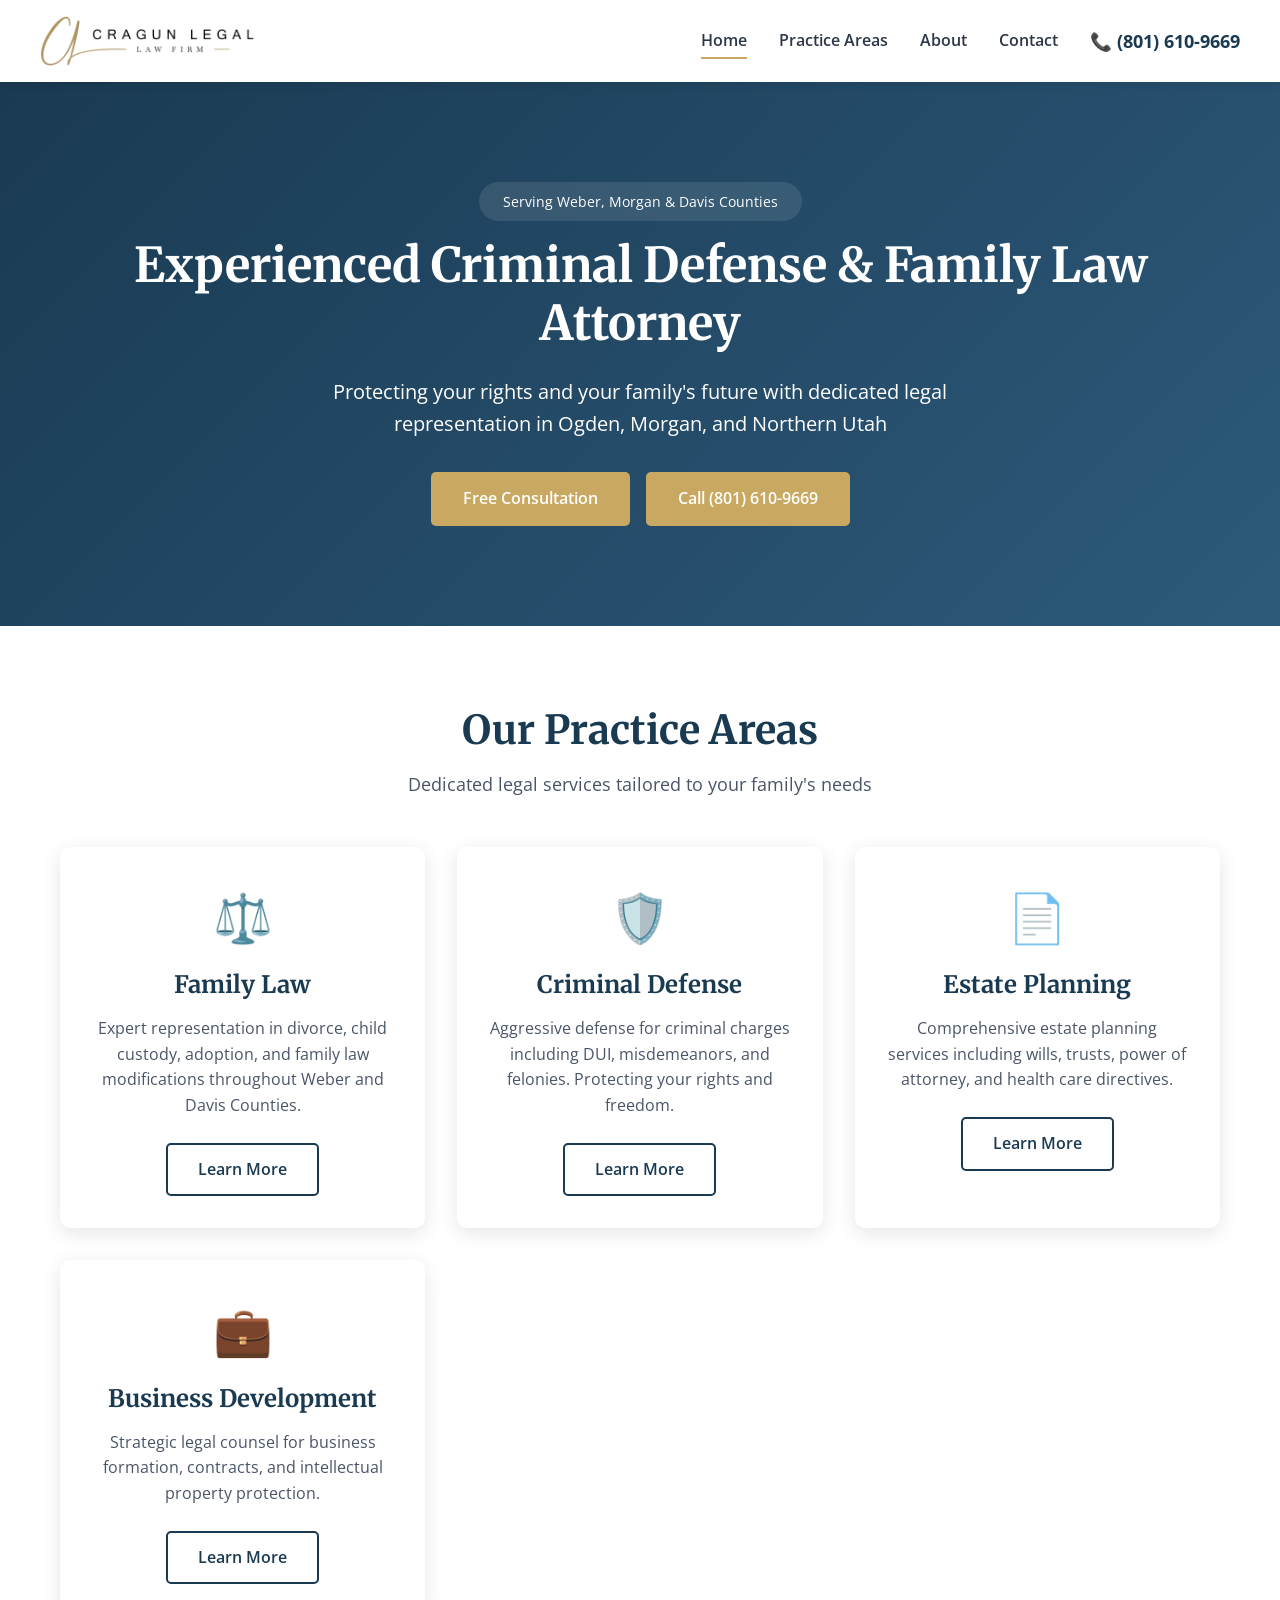
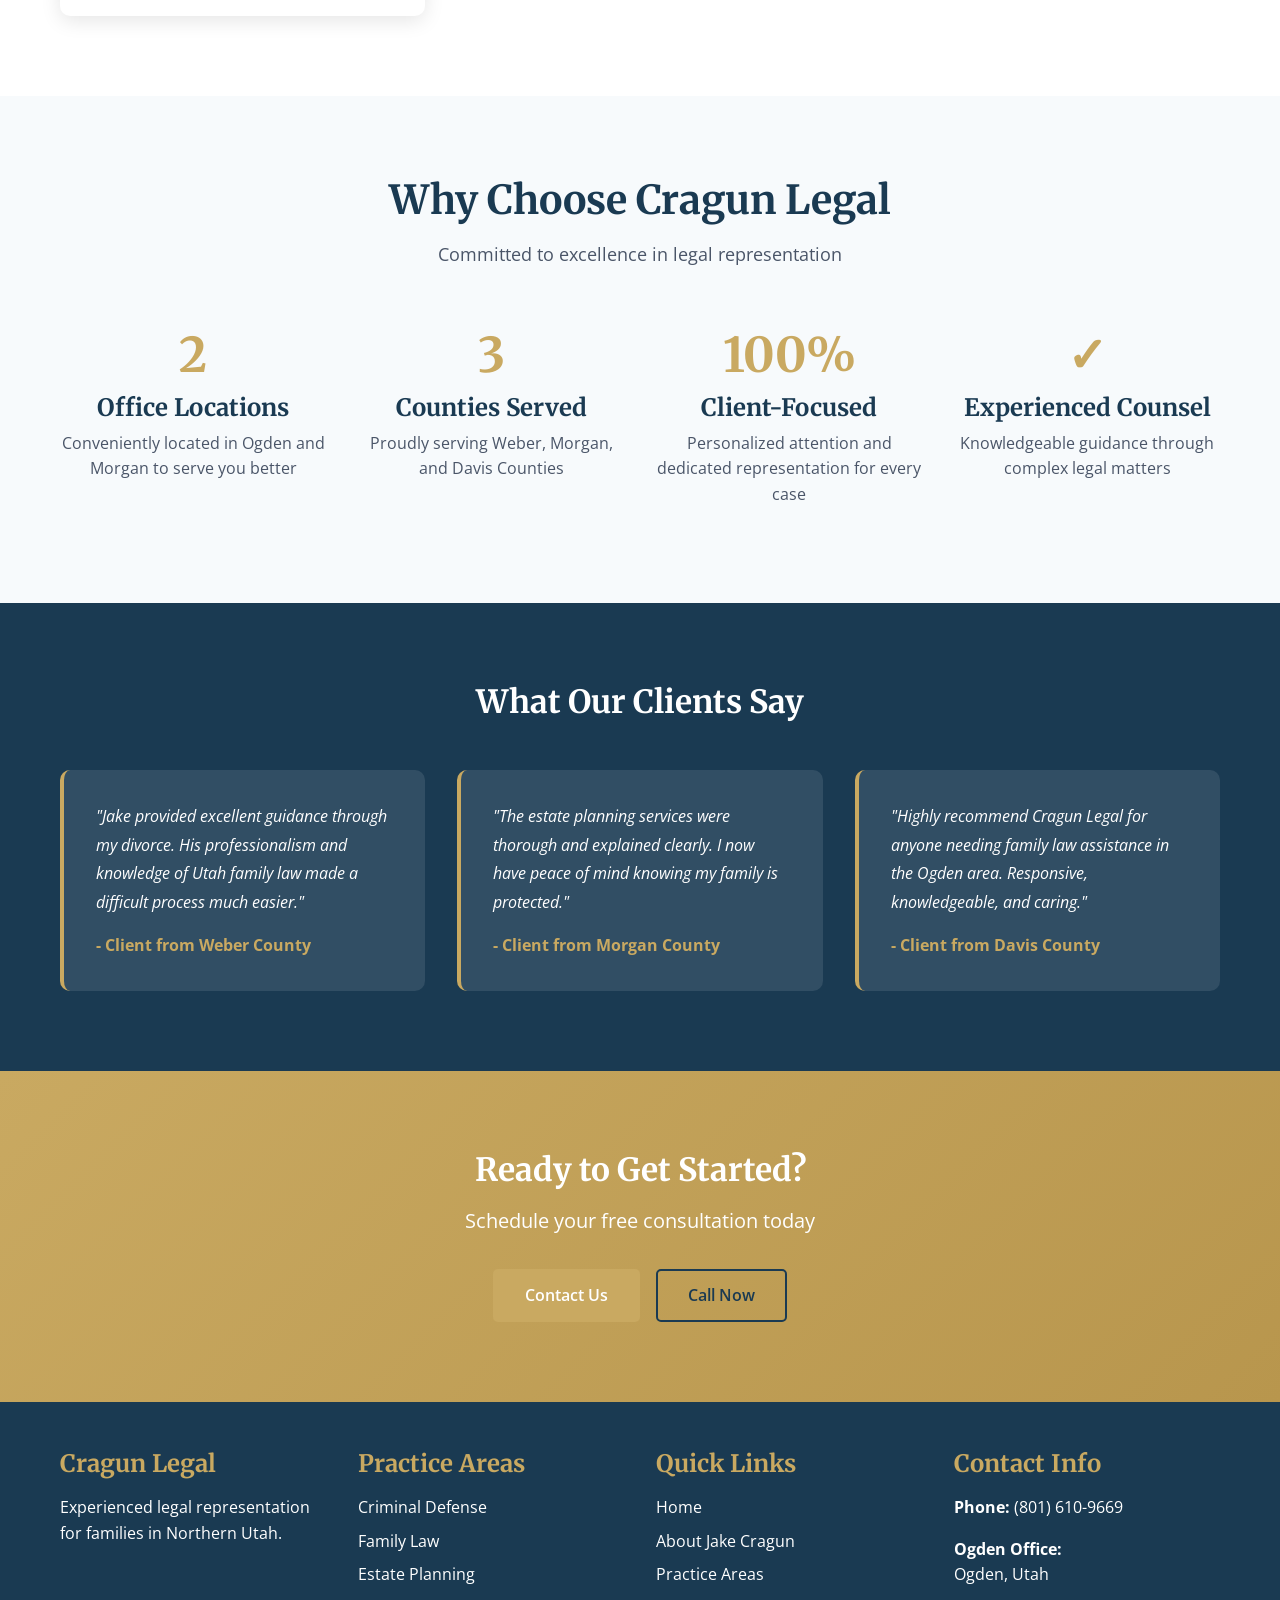
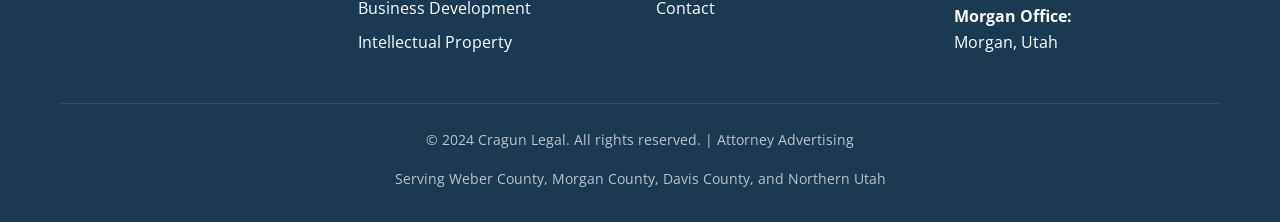
==== commit 1992f5d7: "Comprehensive SEO optimization: Enhanced schema markup, local targeting, and technical SEO Major enh" ====
--- a/index.html
+++ b/index.html
@@ -3,15 +3,25 @@
 <head>
     <meta charset="UTF-8">
     <meta name="viewport" content="width=device-width, initial-scale=1.0">
-    <meta name="description" content="Experienced criminal defense, family law, and estate planning attorney serving Ogden, Weber County, Morgan County, and Davis County, Utah. Free consultation. Call (801) 610-9669.">
+    <meta name="description" content="Top-rated criminal defense & family law attorney in Ogden, Utah. DUI defense, divorce, child custody, estate planning. Weber, Morgan & Davis Counties. Free consultation (801) 610-9669.">
     <meta name="keywords" content="criminal defense attorney Ogden, family law attorney Ogden, divorce lawyer Weber County, DUI lawyer Utah, estate planning attorney Utah, child custody lawyer Ogden, adoption attorney Morgan County">
     <meta name="author" content="Jake B. Cragun">
 
     <!-- Open Graph / Social Media -->
     <meta property="og:type" content="website">
     <meta property="og:title" content="Cragun Legal | Criminal Defense & Family Law Attorney Ogden Utah">
-    <meta property="og:description" content="Experienced criminal defense, family law, and estate planning attorney serving Weber, Morgan, and Davis Counties.">
+    <meta property="og:description" content="Top-rated criminal defense & family law attorney in Ogden, Utah. DUI defense, divorce, child custody, estate planning. Free consultation.">
     <meta property="og:url" content="https://www.cragunlegal.com">
+    <meta property="og:image" content="https://www.cragunlegal.com/images/logo.png">
+
+    <!-- Twitter Card -->
+    <meta name="twitter:card" content="summary_large_image">
+    <meta name="twitter:title" content="Cragun Legal | Criminal Defense & Family Law Attorney Ogden Utah">
+    <meta name="twitter:description" content="Top-rated criminal defense & family law attorney in Ogden, Utah. Free consultation.">
+    <meta name="twitter:image" content="https://www.cragunlegal.com/images/logo.png">
+
+    <!-- Canonical URL -->
+    <link rel="canonical" href="https://www.cragunlegal.com">
 
     <title>Criminal Defense & Family Law Attorney Ogden Utah | Cragun Legal</title>
 
@@ -33,22 +43,83 @@
         "@context": "https://schema.org",
         "@type": "LegalService",
         "name": "Cragun Legal",
-        "description": "Experienced criminal defense, family law, and estate planning attorney serving Ogden, Weber County, Morgan County, and Davis County, Utah",
+        "image": "https://www.cragunlegal.com/images/logo.png",
+        "description": "Top-rated criminal defense, family law, and estate planning attorney serving Ogden, Weber County, Morgan County, and Davis County, Utah. Free consultation.",
         "url": "https://www.cragunlegal.com",
-        "telephone": "(801) 610-9669",
+        "telephone": "+18016109669",
+        "email": "jake@cragunlegal.com",
         "priceRange": "$$",
         "address": {
             "@type": "PostalAddress",
-            "streetAddress": "",
             "addressLocality": "Ogden",
             "addressRegion": "UT",
-            "postalCode": "",
             "addressCountry": "US"
         },
+        "geo": {
+            "@type": "GeoCoordinates",
+            "latitude": "41.2230",
+            "longitude": "-111.9738"
+        },
         "areaServed": [
             {
                 "@type": "City",
-                "name": "Ogden"
+                "name": "Ogden",
+                "containedInPlace": {
+                    "@type": "AdministrativeArea",
+                    "name": "Weber County",
+                    "containedInPlace": {
+                        "@type": "AdministrativeArea",
+                        "name": "Utah"
+                    }
+                }
+            },
+            {
+                "@type": "City",
+                "name": "Roy",
+                "containedInPlace": {
+                    "@type": "AdministrativeArea",
+                    "name": "Weber County"
+                }
+            },
+            {
+                "@type": "City",
+                "name": "South Ogden",
+                "containedInPlace": {
+                    "@type": "AdministrativeArea",
+                    "name": "Weber County"
+                }
+            },
+            {
+                "@type": "City",
+                "name": "Morgan",
+                "containedInPlace": {
+                    "@type": "AdministrativeArea",
+                    "name": "Morgan County"
+                }
+            },
+            {
+                "@type": "City",
+                "name": "Layton",
+                "containedInPlace": {
+                    "@type": "AdministrativeArea",
+                    "name": "Davis County"
+                }
+            },
+            {
+                "@type": "City",
+                "name": "Clearfield",
+                "containedInPlace": {
+                    "@type": "AdministrativeArea",
+                    "name": "Davis County"
+                }
+            },
+            {
+                "@type": "City",
+                "name": "Kaysville",
+                "containedInPlace": {
+                    "@type": "AdministrativeArea",
+                    "name": "Davis County"
+                }
             },
             {
                 "@type": "AdministrativeArea",
@@ -72,24 +143,41 @@
                     "@type": "Offer",
                     "itemOffered": {
                         "@type": "Service",
-                        "name": "Family Law"
+                        "name": "Criminal Defense",
+                        "description": "DUI defense, misdemeanor and felony representation throughout Weber, Morgan, and Davis Counties"
                     }
                 },
                 {
                     "@type": "Offer",
                     "itemOffered": {
                         "@type": "Service",
-                        "name": "Criminal Defense"
+                        "name": "Family Law",
+                        "description": "Divorce, child custody, adoption, and family law modifications"
                     }
                 },
                 {
                     "@type": "Offer",
                     "itemOffered": {
                         "@type": "Service",
-                        "name": "Estate Planning"
+                        "name": "Estate Planning",
+                        "description": "Wills, trusts, power of attorney, and comprehensive estate planning"
                     }
+                },
+                {
+                    "@type": "Offer",
+                    "itemOffered": {
+                        "@type": "Service",
+                        "name": "Business Law",
+                        "description": "Business formation, contracts, and legal counsel"
+                    }
                 }
             ]
+        },
+        "makesOffer": {
+            "@type": "Offer",
+            "name": "Free Initial Consultation",
+            "price": "0",
+            "priceCurrency": "USD"
         }
     }
     </script>
@@ -276,6 +364,7 @@
                 <div class="footer-section">
                     <h3>Practice Areas</h3>
                     <ul class="footer-links">
+                        <li><a href="criminal-defense.html">Criminal Defense</a></li>
                         <li><a href="family-law.html">Family Law</a></li>
                         <li><a href="estate-planning.html">Estate Planning</a></li>
                         <li><a href="practice-areas.html">Business Development</a></li>
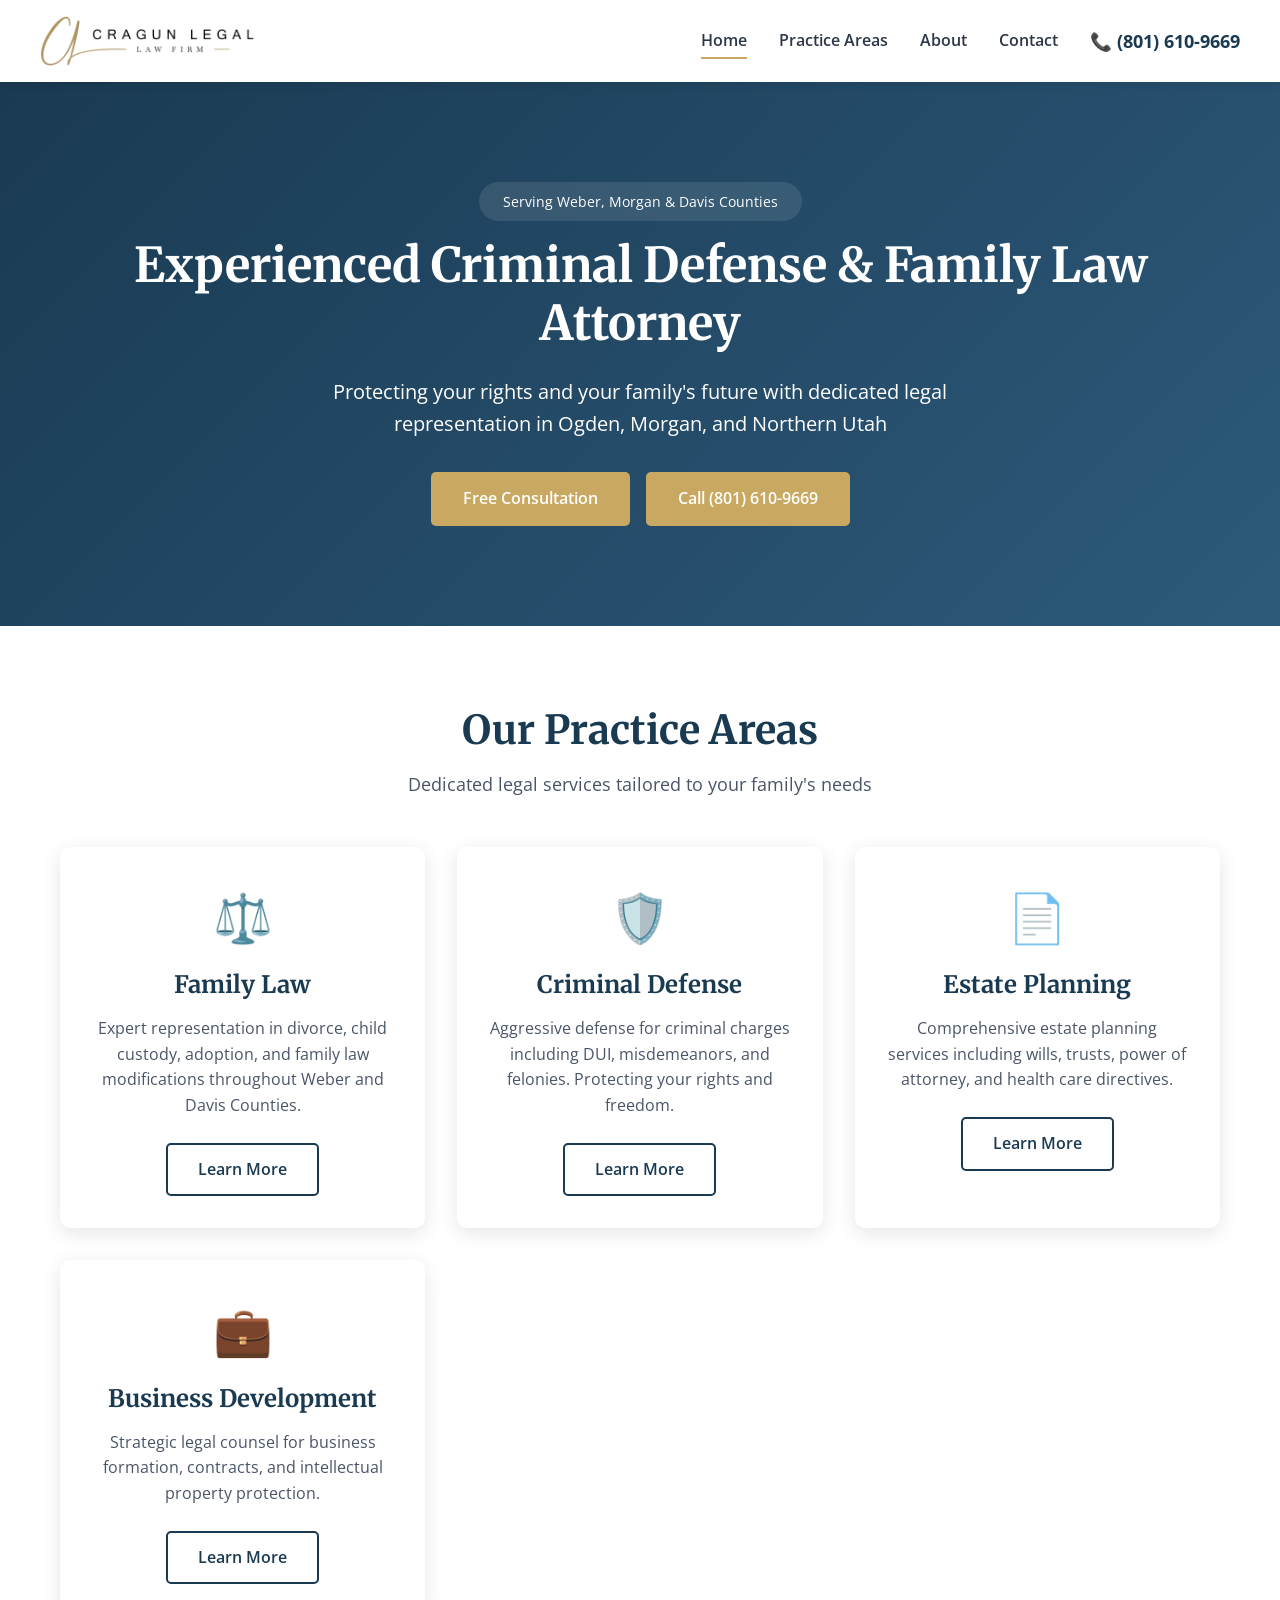
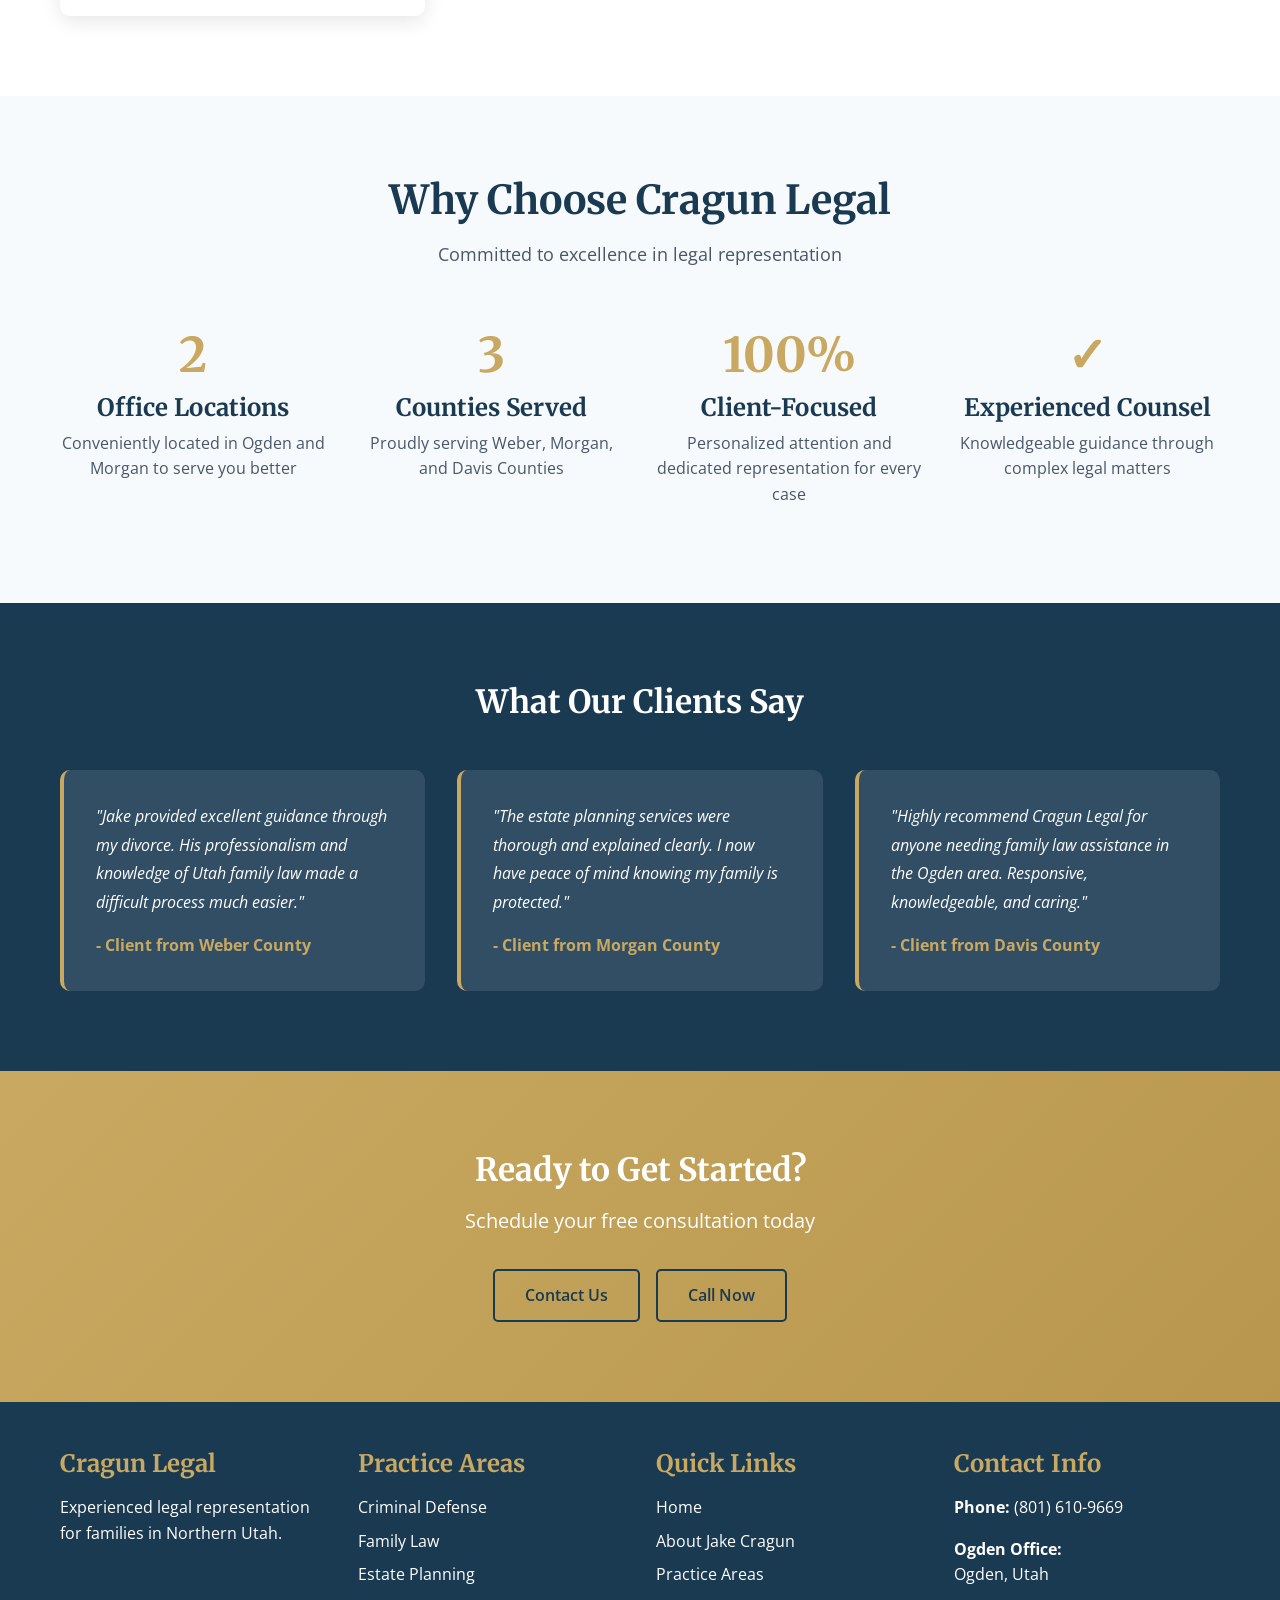
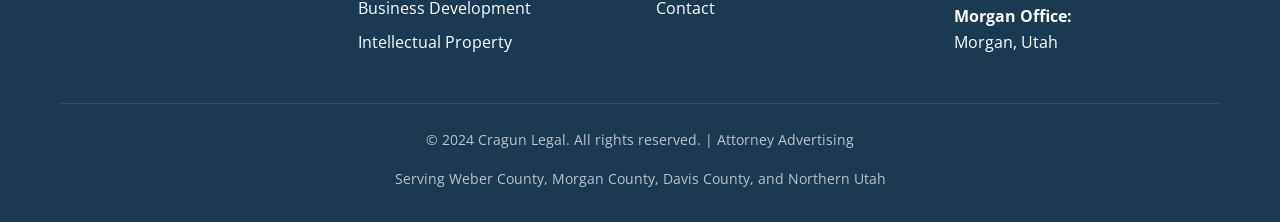
==== commit e060c5f0: "Fix CTA button styling on home and about pages - Changed both buttons in contact-cta sections from b" ====
--- a/index.html
+++ b/index.html
@@ -346,7 +346,7 @@
             <h2>Ready to Get Started?</h2>
             <p>Schedule your free consultation today</p>
             <div class="hero-cta">
-                <a href="contact.html" class="btn btn-primary">Contact Us</a>
+                <a href="contact.html" class="btn btn-secondary">Contact Us</a>
                 <a href="tel:8016109669" class="btn btn-secondary">Call Now</a>
             </div>
         </div>
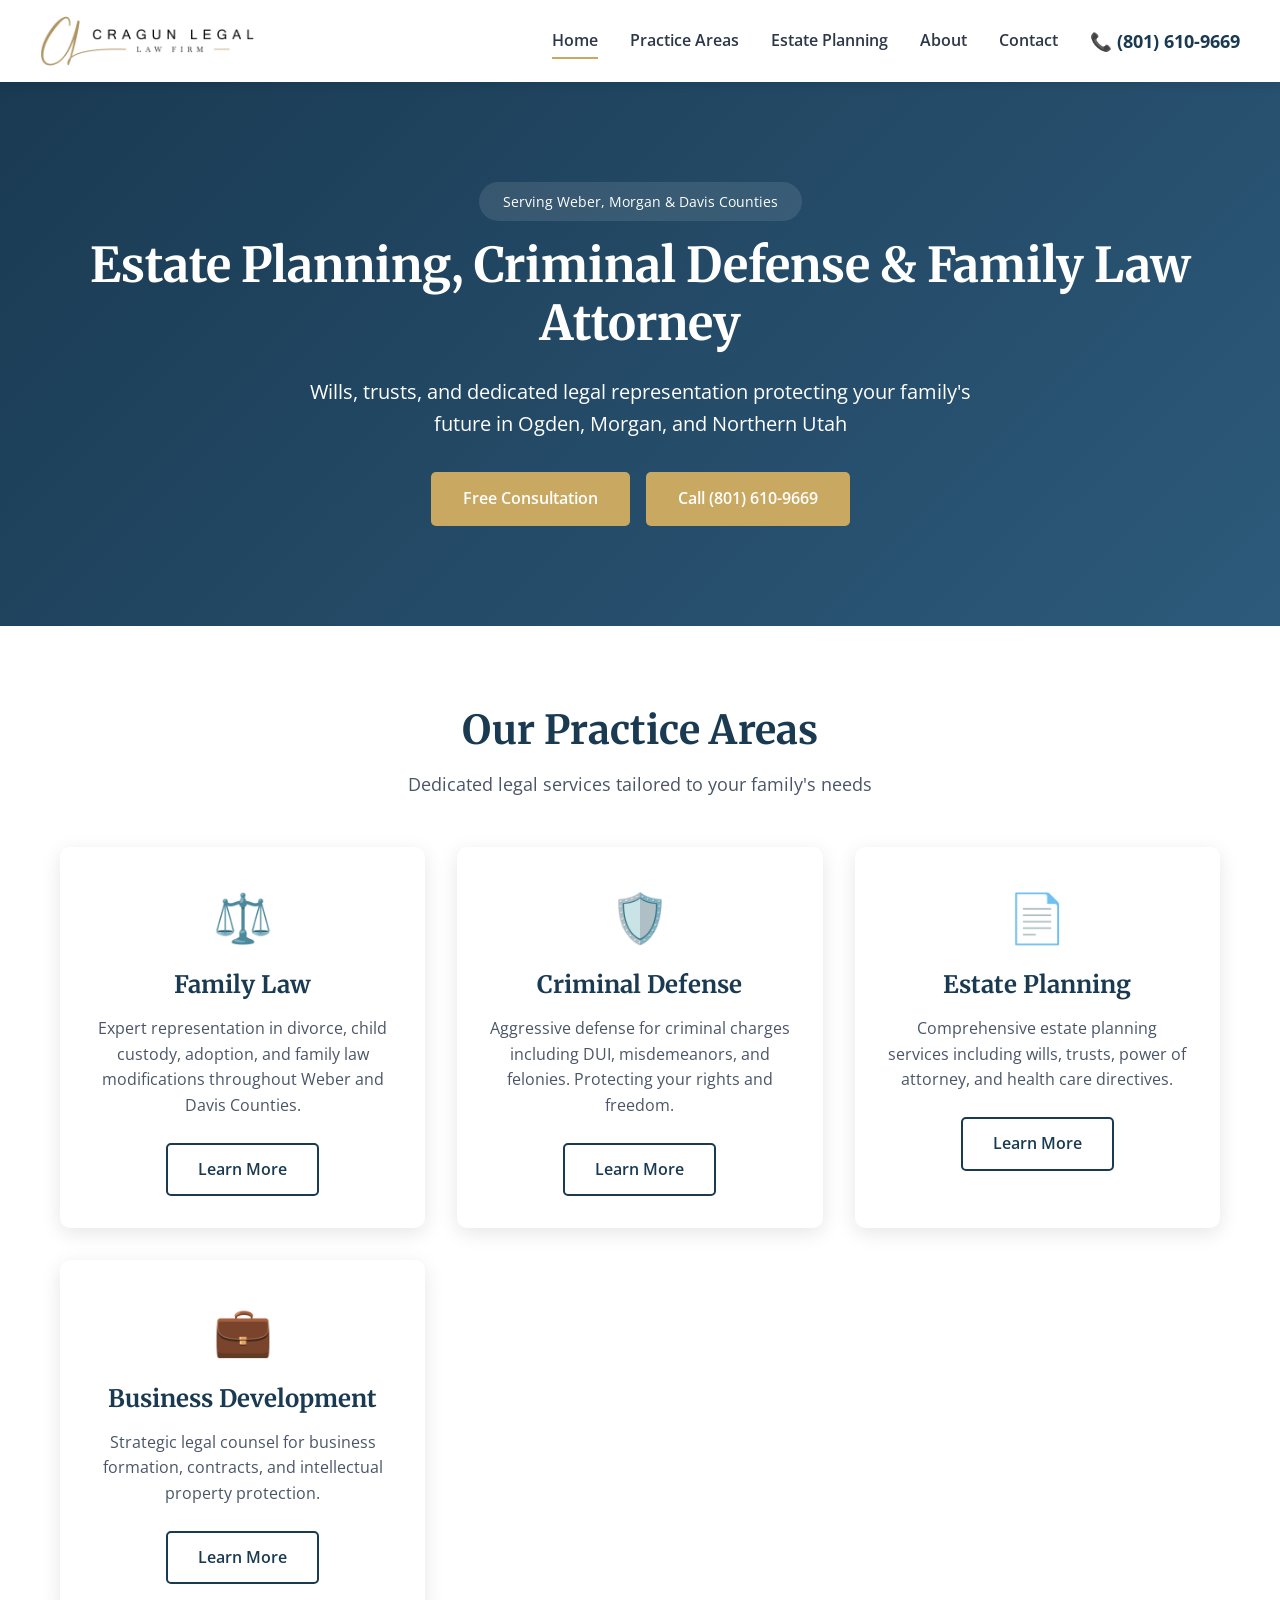
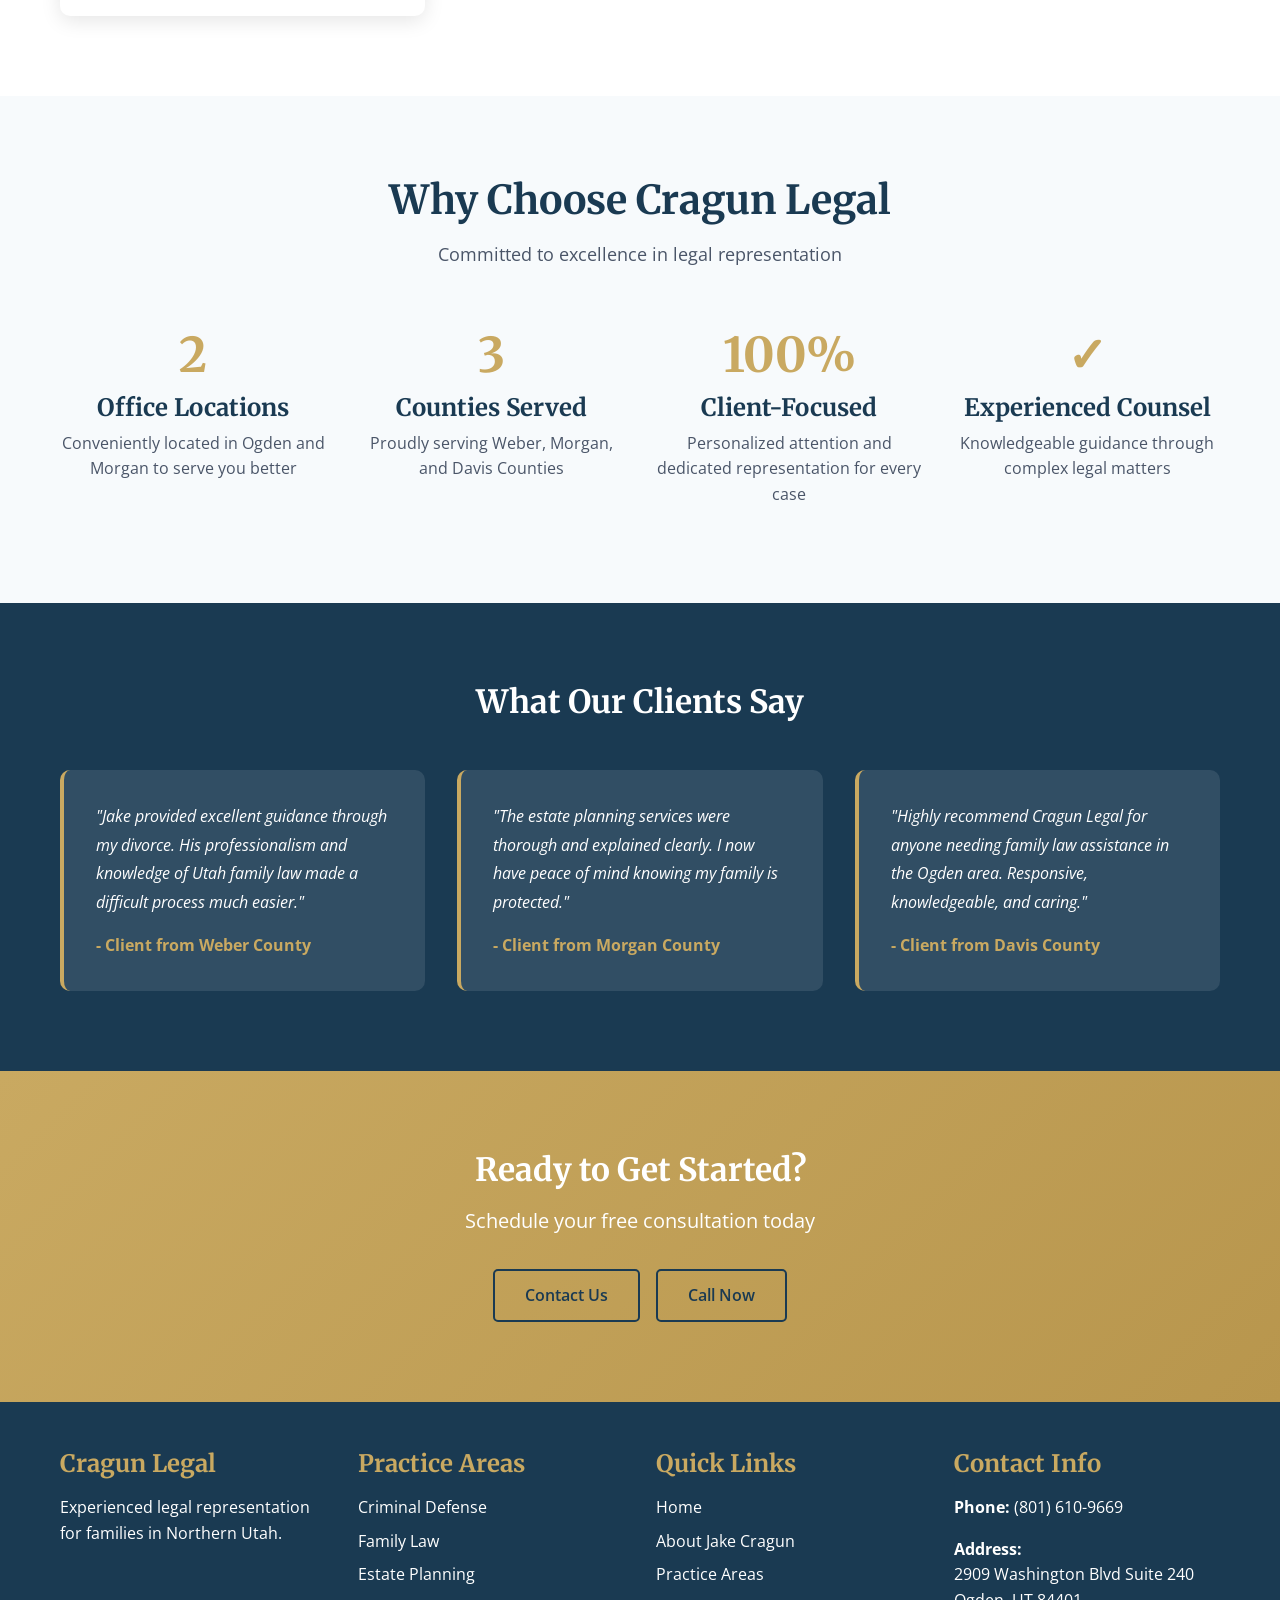
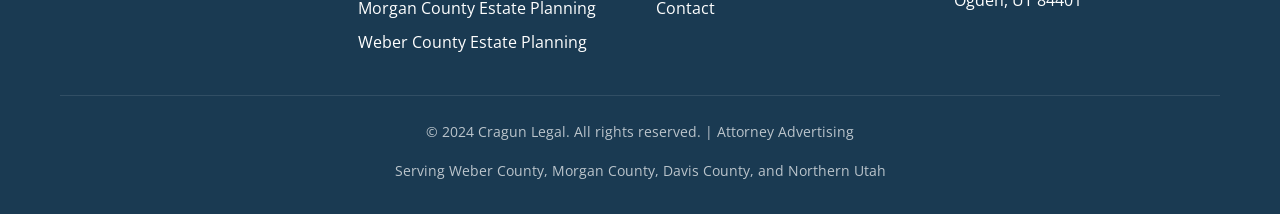
==== commit 9df6683e: "Add estate planning SEO optimization with county-specific landing pages - Create Morgan County and W" ====
--- a/index.html
+++ b/index.html
@@ -3,27 +3,27 @@
 <head>
     <meta charset="UTF-8">
     <meta name="viewport" content="width=device-width, initial-scale=1.0">
-    <meta name="description" content="Top-rated criminal defense & family law attorney in Ogden, Utah. DUI defense, divorce, child custody, estate planning. Weber, Morgan & Davis Counties. Free consultation (801) 610-9669.">
+    <meta name="description" content="Estate planning, criminal defense & family law attorney in Ogden, Utah. Wills, trusts, DUI defense, divorce, child custody. Weber, Morgan & Davis Counties. Free consultation (801) 610-9669.">
     <meta name="keywords" content="criminal defense attorney Ogden, family law attorney Ogden, divorce lawyer Weber County, DUI lawyer Utah, estate planning attorney Utah, child custody lawyer Ogden, adoption attorney Morgan County">
     <meta name="author" content="Jake B. Cragun">
 
     <!-- Open Graph / Social Media -->
     <meta property="og:type" content="website">
-    <meta property="og:title" content="Cragun Legal | Criminal Defense & Family Law Attorney Ogden Utah">
-    <meta property="og:description" content="Top-rated criminal defense & family law attorney in Ogden, Utah. DUI defense, divorce, child custody, estate planning. Free consultation.">
+    <meta property="og:title" content="Cragun Legal | Estate Planning, Criminal Defense & Family Law Attorney Ogden Utah">
+    <meta property="og:description" content="Estate planning, criminal defense & family law attorney in Ogden, Utah. Wills, trusts, DUI defense, divorce, child custody. Free consultation.">
     <meta property="og:url" content="https://www.cragunlegal.com">
     <meta property="og:image" content="https://www.cragunlegal.com/images/logo.png">
 
     <!-- Twitter Card -->
     <meta name="twitter:card" content="summary_large_image">
-    <meta name="twitter:title" content="Cragun Legal | Criminal Defense & Family Law Attorney Ogden Utah">
-    <meta name="twitter:description" content="Top-rated criminal defense & family law attorney in Ogden, Utah. Free consultation.">
+    <meta name="twitter:title" content="Cragun Legal | Estate Planning, Criminal Defense & Family Law Attorney Ogden Utah">
+    <meta name="twitter:description" content="Estate planning, criminal defense & family law attorney in Ogden, Utah. Wills, trusts, divorce. Free consultation.">
     <meta name="twitter:image" content="https://www.cragunlegal.com/images/logo.png">
 
     <!-- Canonical URL -->
     <link rel="canonical" href="https://www.cragunlegal.com">
 
-    <title>Criminal Defense & Family Law Attorney Ogden Utah | Cragun Legal</title>
+    <title>Estate Planning, Criminal Defense & Family Law Attorney Ogden Utah | Cragun Legal</title>
 
     <!-- Favicon -->
     <link rel="icon" type="image/png" href="images/favicon.png">
@@ -51,8 +51,10 @@
         "priceRange": "$$",
         "address": {
             "@type": "PostalAddress",
+            "streetAddress": "2909 Washington Blvd Suite 240",
             "addressLocality": "Ogden",
             "addressRegion": "UT",
+            "postalCode": "84401",
             "addressCountry": "US"
         },
         "geo": {
@@ -214,6 +216,7 @@
             <ul class="nav-menu">
                 <li><a href="index.html" class="nav-link">Home</a></li>
                 <li><a href="practice-areas.html" class="nav-link">Practice Areas</a></li>
+                <li><a href="estate-planning.html" class="nav-link">Estate Planning</a></li>
                 <li><a href="about.html" class="nav-link">About</a></li>
                 <li><a href="contact.html" class="nav-link">Contact</a></li>
                 <li><a href="tel:8016109669" class="phone-link">📞 (801) 610-9669</a></li>
@@ -225,8 +228,8 @@
     <section class="hero">
         <div class="container">
             <div class="service-areas">Serving Weber, Morgan & Davis Counties</div>
-            <h1>Experienced Criminal Defense & Family Law Attorney</h1>
-            <p>Protecting your rights and your family's future with dedicated legal representation in Ogden, Morgan, and Northern Utah</p>
+            <h1>Estate Planning, Criminal Defense & Family Law Attorney</h1>
+            <p>Wills, trusts, and dedicated legal representation protecting your family's future in Ogden, Morgan, and Northern Utah</p>
             <div class="hero-cta">
                 <a href="contact.html" class="btn btn-primary">Free Consultation</a>
                 <a href="tel:8016109669" class="btn btn-primary">Call (801) 610-9669</a>
@@ -367,8 +370,8 @@
                         <li><a href="criminal-defense.html">Criminal Defense</a></li>
                         <li><a href="family-law.html">Family Law</a></li>
                         <li><a href="estate-planning.html">Estate Planning</a></li>
-                        <li><a href="practice-areas.html">Business Development</a></li>
-                        <li><a href="practice-areas.html">Intellectual Property</a></li>
+                        <li><a href="morgan-county-estate-planning.html">Morgan County Estate Planning</a></li>
+                        <li><a href="weber-county-estate-planning.html">Weber County Estate Planning</a></li>
                     </ul>
                 </div>
 
@@ -385,8 +388,7 @@
                 <div class="footer-section">
                     <h3>Contact Info</h3>
                     <p><strong>Phone:</strong> (801) 610-9669</p>
-                    <p><strong>Ogden Office:</strong><br>Ogden, Utah</p>
-                    <p><strong>Morgan Office:</strong><br>Morgan, Utah</p>
+                    <p><strong>Address:</strong><br>2909 Washington Blvd Suite 240<br>Ogden, UT 84401</p>
                 </div>
             </div>
 
--- a/css/styles.css
+++ b/css/styles.css
@@ -227,6 +227,14 @@
     color: var(--white);
     padding: 100px 0;
     text-align: center;
+}
+
+.hero-estate {
+    background: linear-gradient(rgba(26, 58, 82, 0.82), rgba(26, 58, 82, 0.86)), url('../images/estate-planning-hero.png');
+    background-size: cover;
+    background-position: right center;
+    background-repeat: no-repeat;
+    padding: 120px 0;
 }
 
 .hero h1 {
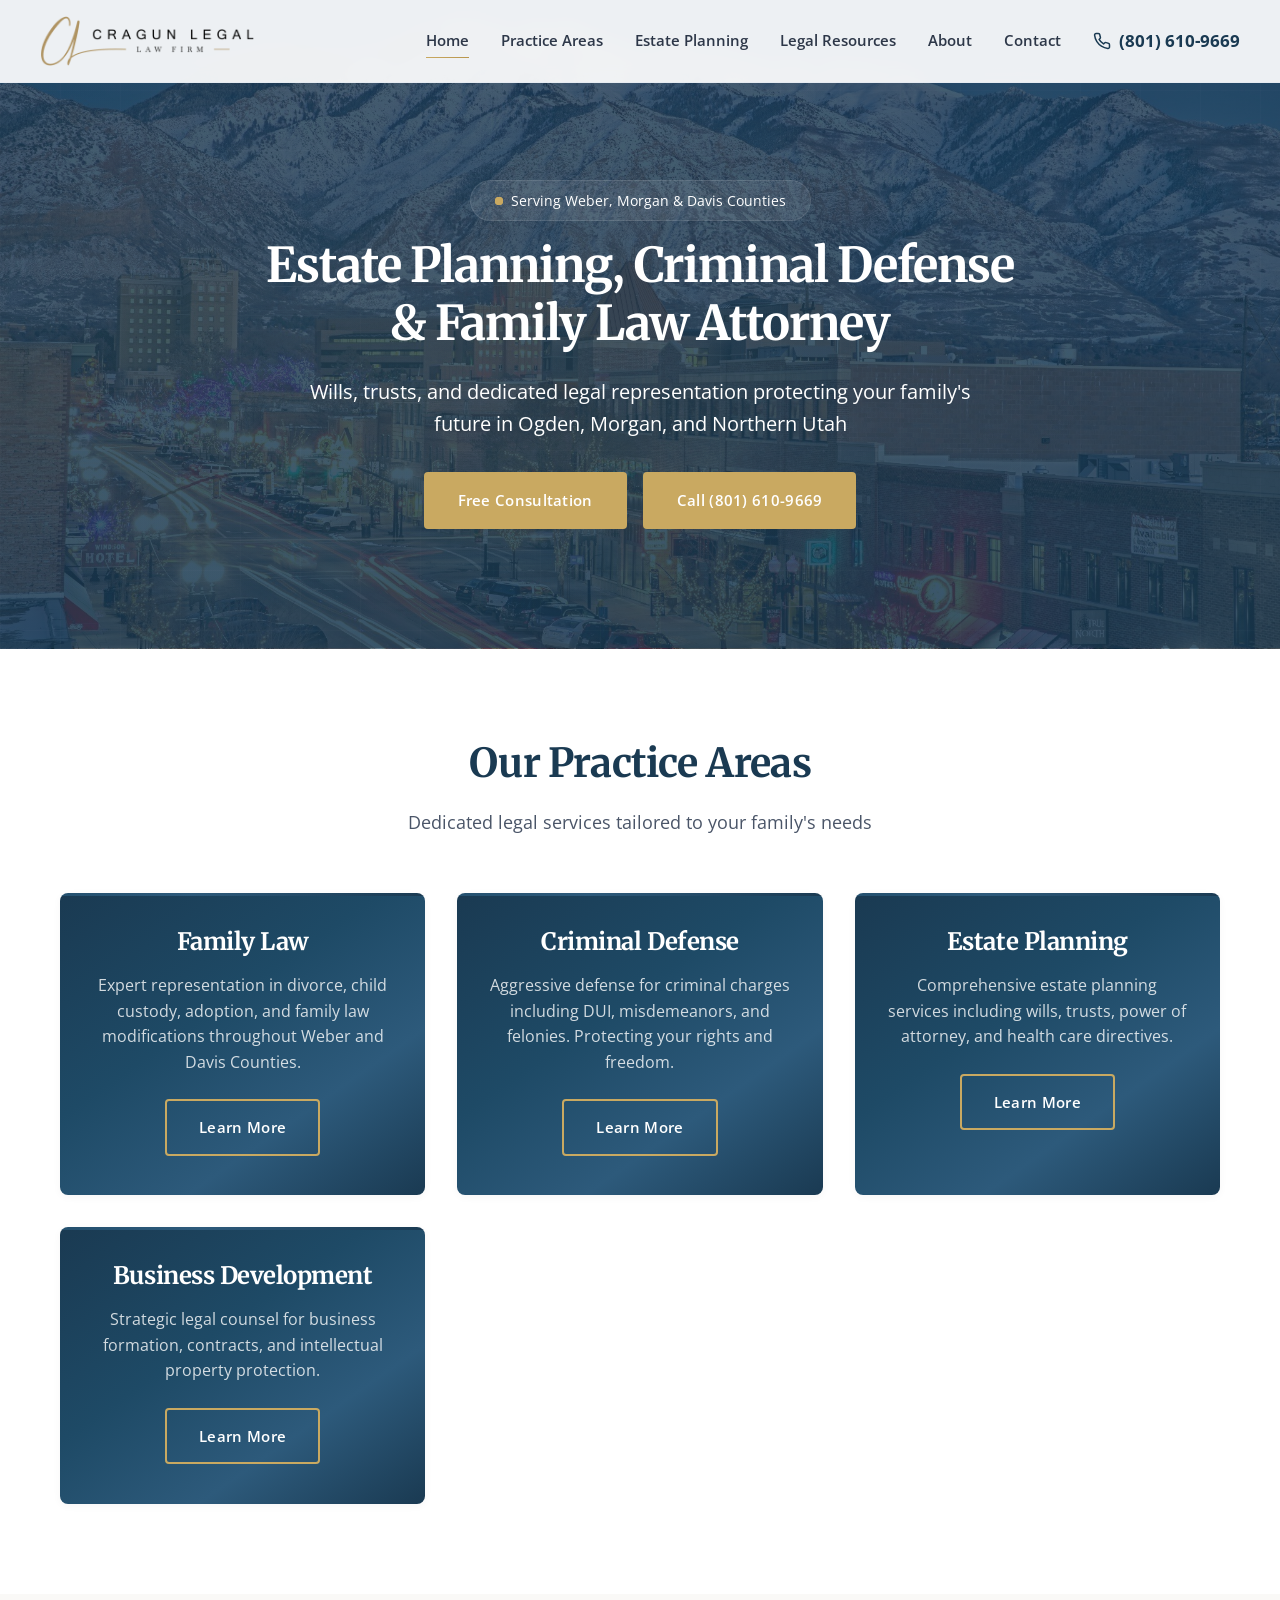
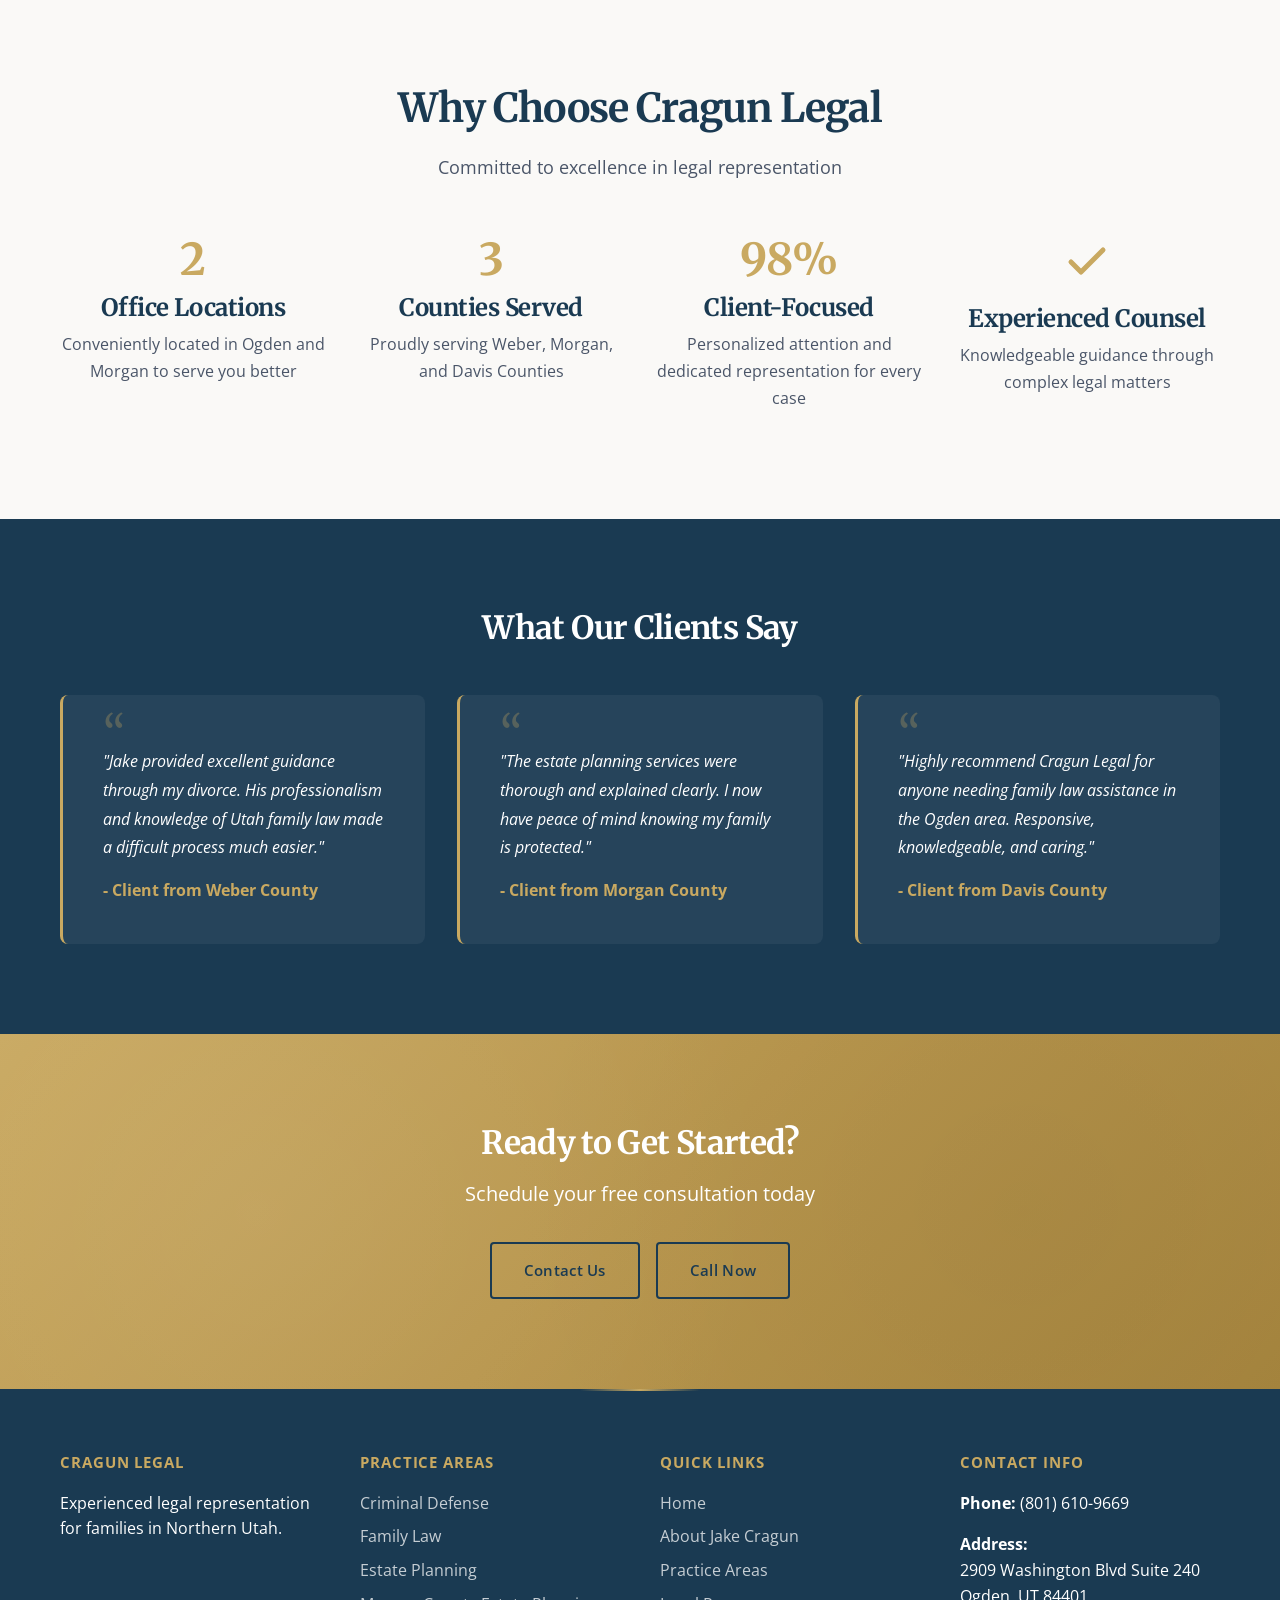
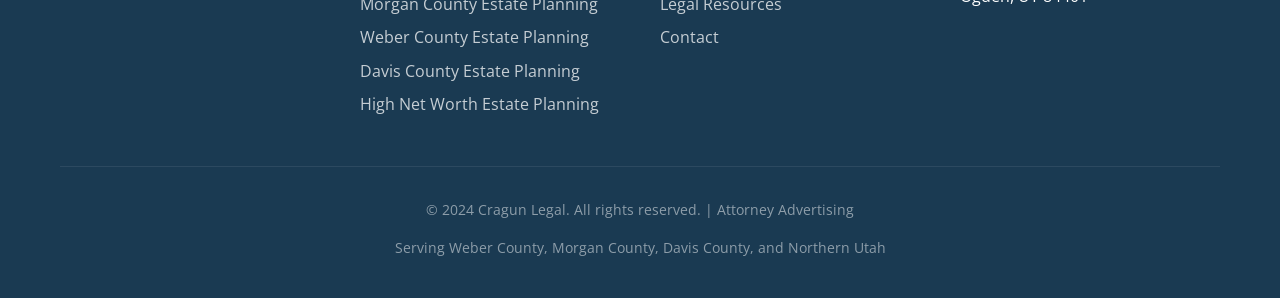
==== commit d5202fbf: "Add legal resources pages, new county landing pages, and site-wide UI/SEO updates - Add Davis County" ====
--- a/index.html
+++ b/index.html
@@ -217,18 +217,25 @@
                 <li><a href="index.html" class="nav-link">Home</a></li>
                 <li><a href="practice-areas.html" class="nav-link">Practice Areas</a></li>
                 <li><a href="estate-planning.html" class="nav-link">Estate Planning</a></li>
+                <li><a href="legal-resources.html" class="nav-link">Legal Resources</a></li>
                 <li><a href="about.html" class="nav-link">About</a></li>
                 <li><a href="contact.html" class="nav-link">Contact</a></li>
-                <li><a href="tel:8016109669" class="phone-link">📞 (801) 610-9669</a></li>
+                <li><a href="tel:8016109669" class="phone-link"><svg width="18" height="18" viewBox="0 0 24 24" fill="none" stroke="currentColor" stroke-width="2" stroke-linecap="round" stroke-linejoin="round"><path d="M22 16.92v3a2 2 0 0 1-2.18 2 19.8 19.8 0 0 1-8.63-3.07 19.5 19.5 0 0 1-6-6 19.8 19.8 0 0 1-3.07-8.67A2 2 0 0 1 4.11 2h3a2 2 0 0 1 2 1.72c.13.96.36 1.9.7 2.81a2 2 0 0 1-.45 2.11L8.09 9.91a16 16 0 0 0 6 6l1.27-1.27a2 2 0 0 1 2.11-.45c.91.34 1.85.57 2.81.7A2 2 0 0 1 22 16.92z"/></svg> (801) 610-9669</a></li>
             </ul>
         </nav>
     </header>
 
     <!-- Hero Section -->
-    <section class="hero">
-        <div class="container">
-            <div class="service-areas">Serving Weber, Morgan & Davis Counties</div>
-            <h1>Estate Planning, Criminal Defense & Family Law Attorney</h1>
+    <section class="hero hero-home" id="hero">
+        <div class="container hero-content">
+            <div class="service-areas">
+                <span class="location-dot"></span>
+                Serving Weber, Morgan & Davis Counties
+            </div>
+            <h1>
+                <span class="hero-line">Estate Planning, Criminal Defense</span>
+                <span class="hero-line">& Family Law Attorney</span>
+            </h1>
             <p>Wills, trusts, and dedicated legal representation protecting your family's future in Ogden, Morgan, and Northern Utah</p>
             <div class="hero-cta">
                 <a href="contact.html" class="btn btn-primary">Free Consultation</a>
@@ -237,38 +244,35 @@
         </div>
     </section>
 
+
     <!-- Practice Areas -->
     <section class="section">
         <div class="container">
-            <div class="section-title">
+            <div class="section-title reveal">
                 <h2>Our Practice Areas</h2>
                 <p>Dedicated legal services tailored to your family's needs</p>
             </div>
 
-            <div class="practice-areas-grid">
-                <div class="practice-card">
-                    <div class="practice-icon">⚖️</div>
+            <div class="practice-areas-grid reveal-stagger">
+                <div class="practice-card reveal">
                     <h3>Family Law</h3>
                     <p>Expert representation in divorce, child custody, adoption, and family law modifications throughout Weber and Davis Counties.</p>
                     <a href="family-law.html" class="btn btn-secondary">Learn More</a>
                 </div>
 
-                <div class="practice-card">
-                    <div class="practice-icon">🛡️</div>
+                <div class="practice-card reveal">
                     <h3>Criminal Defense</h3>
                     <p>Aggressive defense for criminal charges including DUI, misdemeanors, and felonies. Protecting your rights and freedom.</p>
                     <a href="criminal-defense.html" class="btn btn-secondary">Learn More</a>
                 </div>
 
-                <div class="practice-card">
-                    <div class="practice-icon">📄</div>
+                <div class="practice-card reveal">
                     <h3>Estate Planning</h3>
                     <p>Comprehensive estate planning services including wills, trusts, power of attorney, and health care directives.</p>
                     <a href="estate-planning.html" class="btn btn-secondary">Learn More</a>
                 </div>
 
-                <div class="practice-card">
-                    <div class="practice-icon">💼</div>
+                <div class="practice-card reveal">
                     <h3>Business Development</h3>
                     <p>Strategic legal counsel for business formation, contracts, and intellectual property protection.</p>
                     <a href="practice-areas.html" class="btn btn-secondary">Learn More</a>
@@ -280,32 +284,32 @@
     <!-- Why Choose Us -->
     <section class="section why-choose">
         <div class="container">
-            <div class="section-title">
+            <div class="section-title reveal">
                 <h2>Why Choose Cragun Legal</h2>
                 <p>Committed to excellence in legal representation</p>
             </div>
 
-            <div class="features-grid">
-                <div class="feature">
-                    <div class="feature-number">2</div>
+            <div class="features-grid reveal-stagger">
+                <div class="feature reveal">
+                    <div class="feature-number" data-count="2">0</div>
                     <h3>Office Locations</h3>
                     <p>Conveniently located in Ogden and Morgan to serve you better</p>
                 </div>
 
-                <div class="feature">
-                    <div class="feature-number">3</div>
+                <div class="feature reveal">
+                    <div class="feature-number" data-count="3">0</div>
                     <h3>Counties Served</h3>
                     <p>Proudly serving Weber, Morgan, and Davis Counties</p>
                 </div>
 
-                <div class="feature">
-                    <div class="feature-number">100%</div>
+                <div class="feature reveal">
+                    <div class="feature-number" data-count="100" data-suffix="%">0%</div>
                     <h3>Client-Focused</h3>
                     <p>Personalized attention and dedicated representation for every case</p>
                 </div>
 
-                <div class="feature">
-                    <div class="feature-number">✓</div>
+                <div class="feature reveal">
+                    <div class="feature-number"><svg width="48" height="48" viewBox="0 0 24 24" fill="none" stroke="currentColor" stroke-width="2.5" stroke-linecap="round" stroke-linejoin="round"><polyline points="20 6 9 17 4 12"/></svg></div>
                     <h3>Experienced Counsel</h3>
                     <p>Knowledgeable guidance through complex legal matters</p>
                 </div>
@@ -316,24 +320,24 @@
     <!-- Testimonials -->
     <section class="section testimonials">
         <div class="container">
-            <h2>What Our Clients Say</h2>
-
-            <div class="testimonial-grid">
-                <div class="testimonial-card">
+            <h2 class="reveal">What Our Clients Say</h2>
+
+            <div class="testimonial-grid reveal-stagger">
+                <div class="testimonial-card reveal">
                     <div class="testimonial-text">
                         "Jake provided excellent guidance through my divorce. His professionalism and knowledge of Utah family law made a difficult process much easier."
                     </div>
                     <div class="testimonial-author">- Client from Weber County</div>
                 </div>
 
-                <div class="testimonial-card">
+                <div class="testimonial-card reveal">
                     <div class="testimonial-text">
                         "The estate planning services were thorough and explained clearly. I now have peace of mind knowing my family is protected."
                     </div>
                     <div class="testimonial-author">- Client from Morgan County</div>
                 </div>
 
-                <div class="testimonial-card">
+                <div class="testimonial-card reveal">
                     <div class="testimonial-text">
                         "Highly recommend Cragun Legal for anyone needing family law assistance in the Ogden area. Responsive, knowledgeable, and caring."
                     </div>
@@ -348,7 +352,7 @@
         <div class="container">
             <h2>Ready to Get Started?</h2>
             <p>Schedule your free consultation today</p>
-            <div class="hero-cta">
+            <div class="hero-cta" style="opacity: 1; animation: none;">
                 <a href="contact.html" class="btn btn-secondary">Contact Us</a>
                 <a href="tel:8016109669" class="btn btn-secondary">Call Now</a>
             </div>
@@ -372,6 +376,8 @@
                         <li><a href="estate-planning.html">Estate Planning</a></li>
                         <li><a href="morgan-county-estate-planning.html">Morgan County Estate Planning</a></li>
                         <li><a href="weber-county-estate-planning.html">Weber County Estate Planning</a></li>
+                        <li><a href="davis-county-estate-planning.html">Davis County Estate Planning</a></li>
+                        <li><a href="high-net-worth-estate-planning.html">High Net Worth Estate Planning</a></li>
                     </ul>
                 </div>
 
@@ -381,6 +387,7 @@
                         <li><a href="index.html">Home</a></li>
                         <li><a href="about.html">About Jake Cragun</a></li>
                         <li><a href="practice-areas.html">Practice Areas</a></li>
+                        <li><a href="legal-resources.html">Legal Resources</a></li>
                         <li><a href="contact.html">Contact</a></li>
                     </ul>
                 </div>
--- a/css/styles.css
+++ b/css/styles.css
@@ -1,8 +1,9 @@
 /* ===================================
-   Cragun Legal - Modern Law Firm Website
+   Cragun Legal - Professional Law Firm
+   Refined & Elegant Design
    =================================== */
 
-/* CSS Reset & Base Styles */
+/* ======= CSS Reset & Variables ======= */
 * {
     margin: 0;
     padding: 0;
@@ -14,21 +15,37 @@
     --primary-navy: #1a3a52;
     --secondary-gray: #4a5568;
     --accent-gold: #c9a961;
+    --accent-gold-dark: #b8964d;
+    --accent-gold-light: rgba(201, 169, 97, 0.15);
+    --accent-gold-subtle: rgba(201, 169, 97, 0.08);
     --white: #ffffff;
     --dark-text: #2d3748;
     --light-bg: #f7fafc;
+    --section-alt-bg: #faf9f7;
     --border-color: #e2e8f0;
+    --border-subtle: rgba(201, 169, 97, 0.15);
 
     /* Typography */
     --font-heading: 'Merriweather', serif;
     --font-body: 'Open Sans', sans-serif;
+    --letter-spacing-heading: -0.02em;
+    --letter-spacing-wide: 0.06em;
 
     /* Spacing */
-    --section-padding: 80px 0;
+    --section-padding: 90px 0;
     --container-max: 1200px;
+    --header-height: 80px;
+
+    /* Shadows */
+    --shadow-sm: 0 2px 8px rgba(0, 0, 0, 0.04);
+    --shadow-md: 0 4px 16px rgba(0, 0, 0, 0.06);
+    --shadow-lg: 0 8px 32px rgba(0, 0, 0, 0.08);
+    --shadow-card-hover: 0 8px 24px rgba(0, 0, 0, 0.10);
 
     /* Transitions */
     --transition: all 0.3s ease;
+    --transition-fast: all 0.2s ease;
+    --transition-smooth: all 0.4s cubic-bezier(0.16, 1, 0.3, 1);
 }
 
 html {
@@ -43,35 +60,27 @@
     background-color: var(--white);
 }
 
-/* Typography */
+/* ======= Typography ======= */
 h1, h2, h3, h4, h5, h6 {
     font-family: var(--font-heading);
     font-weight: 700;
     line-height: 1.2;
     margin-bottom: 1rem;
     color: var(--primary-navy);
-}
-
-h1 {
-    font-size: 2.5rem;
-}
-
-h2 {
-    font-size: 2rem;
-}
-
-h3 {
-    font-size: 1.5rem;
-}
-
-p {
-    margin-bottom: 1rem;
-}
+    letter-spacing: var(--letter-spacing-heading);
+}
+
+h1 { font-size: 2.5rem; }
+h2 { font-size: 2rem; }
+h3 { font-size: 1.5rem; }
+
+p { margin-bottom: 1rem; }
 
 a {
     color: var(--primary-navy);
     text-decoration: none;
-    transition: var(--transition);
+    transition: var(--transition-fast);
+    cursor: pointer;
 }
 
 a:hover {
@@ -84,7 +93,7 @@
     display: block;
 }
 
-/* Container */
+/* ======= Layout ======= */
 .container {
     max-width: var(--container-max);
     margin: 0 auto;
@@ -95,13 +104,26 @@
     padding: var(--section-padding);
 }
 
-/* Header & Navigation */
+/* ======= Navigation ======= */
 .header {
-    background-color: var(--white);
-    box-shadow: 0 2px 10px rgba(0, 0, 0, 0.1);
-    position: sticky;
+    position: fixed;
     top: 0;
+    left: 0;
+    right: 0;
     z-index: 1000;
+    background: rgba(255, 255, 255, 0.92);
+    backdrop-filter: blur(8px);
+    -webkit-backdrop-filter: blur(8px);
+    border-bottom: 1px solid rgba(226, 232, 240, 0.6);
+    transition: background 0.4s ease, border-color 0.4s ease, box-shadow 0.4s ease;
+}
+
+.header.scrolled {
+    background: rgba(255, 255, 255, 0.98);
+    backdrop-filter: blur(16px);
+    -webkit-backdrop-filter: blur(16px);
+    border-bottom: 1px solid var(--border-subtle);
+    box-shadow: 0 1px 12px rgba(0, 0, 0, 0.04);
 }
 
 .nav {
@@ -118,6 +140,7 @@
     color: var(--primary-navy);
     display: flex;
     align-items: center;
+    cursor: pointer;
 }
 
 .logo img {
@@ -138,6 +161,8 @@
     font-weight: 600;
     padding: 0.5rem 0;
     position: relative;
+    cursor: pointer;
+    font-size: 0.95rem;
 }
 
 .nav-link::after {
@@ -146,9 +171,9 @@
     bottom: 0;
     left: 0;
     width: 0;
-    height: 2px;
-    background-color: var(--accent-gold);
-    transition: var(--transition);
+    height: 1.5px;
+    background: linear-gradient(90deg, var(--accent-gold), var(--accent-gold-dark));
+    transition: width 0.3s ease;
 }
 
 .nav-link:hover::after,
@@ -159,17 +184,22 @@
 .phone-link {
     color: var(--primary-navy);
     font-weight: 700;
-    font-size: 1.1rem;
+    font-size: 1.05rem;
     display: flex;
     align-items: center;
     gap: 0.5rem;
+    cursor: pointer;
+}
+
+.phone-link svg {
+    flex-shrink: 0;
 }
 
 .phone-link:hover {
     color: var(--accent-gold);
 }
 
-/* Mobile Menu Toggle */
+/* ======= Mobile Menu Toggle ======= */
 .mobile-menu-toggle {
     display: none;
     flex-direction: column;
@@ -187,16 +217,19 @@
     transition: var(--transition);
 }
 
-/* CTA Button */
+/* ======= Buttons ======= */
 .btn {
     display: inline-block;
-    padding: 12px 30px;
+    padding: 14px 32px;
     font-weight: 600;
     text-align: center;
-    border-radius: 5px;
-    transition: var(--transition);
+    border-radius: 4px;
+    transition: var(--transition-smooth);
     cursor: pointer;
     border: 2px solid transparent;
+    letter-spacing: 0.02em;
+    font-size: 0.95rem;
+    position: relative;
 }
 
 .btn-primary {
@@ -205,28 +238,89 @@
 }
 
 .btn-primary:hover {
-    background-color: #b8964d;
-    transform: translateY(-2px);
-    box-shadow: 0 5px 15px rgba(201, 169, 97, 0.3);
+    background-color: var(--accent-gold-dark);
+    color: var(--white);
+    transform: translateY(-1px);
+    box-shadow: 0 4px 12px rgba(201, 169, 97, 0.25);
 }
 
 .btn-secondary {
     background-color: transparent;
     color: var(--primary-navy);
     border-color: var(--primary-navy);
+    overflow: hidden;
+    z-index: 1;
+}
+
+.btn-secondary::before {
+    content: '';
+    position: absolute;
+    bottom: 0;
+    left: 0;
+    right: 0;
+    height: 0;
+    background-color: var(--primary-navy);
+    transition: height 0.3s ease;
+    z-index: -1;
 }
 
 .btn-secondary:hover {
-    background-color: var(--primary-navy);
     color: var(--white);
 }
 
-/* Hero Section */
+.btn-secondary:hover::before {
+    height: 100%;
+}
+
+/* ======= Hero Section ======= */
 .hero {
-    background: linear-gradient(135deg, var(--primary-navy) 0%, #2d5a7b 100%);
+    background: linear-gradient(145deg, #1a3a52 0%, #1e4a66 40%, #2d5a7b 70%, #1a3a52 100%);
     color: var(--white);
-    padding: 100px 0;
+    padding: calc(var(--header-height) + 80px) 0 100px;
     text-align: center;
+    position: relative;
+    overflow: hidden;
+}
+
+/* Subtle ambient light */
+.hero::before {
+    content: '';
+    position: absolute;
+    top: -30px;
+    left: 0;
+    right: 0;
+    bottom: -30px;
+    background: radial-gradient(ellipse at 30% 50%, rgba(201, 169, 97, 0.06) 0%, transparent 60%);
+    pointer-events: none;
+    z-index: 1;
+    transform: translateY(var(--parallax-offset, 0px));
+    will-change: transform;
+}
+
+/* Subtle geometric grid pattern */
+.hero::after {
+    content: '';
+    position: absolute;
+    top: -30px;
+    left: 0;
+    right: 0;
+    bottom: -30px;
+    background-image:
+        linear-gradient(rgba(255,255,255,0.015) 1px, transparent 1px),
+        linear-gradient(90deg, rgba(255,255,255,0.015) 1px, transparent 1px);
+    background-size: 60px 60px;
+    pointer-events: none;
+    z-index: 1;
+    transform: translateY(var(--parallax-offset, 0px));
+    will-change: transform;
+}
+
+.hero-home {
+    background: linear-gradient(rgba(26, 58, 82, 0.82), rgba(26, 58, 82, 0.86)), url('../images/hero-background.jpg');
+    background-size: cover;
+    background-position: center center;
+    background-repeat: no-repeat;
+    padding: calc(var(--header-height) + 100px) 0 120px;
 }
 
 .hero-estate {
@@ -234,7 +328,12 @@
     background-size: cover;
     background-position: right center;
     background-repeat: no-repeat;
-    padding: 120px 0;
+    padding: calc(var(--header-height) + 100px) 0 120px;
+}
+
+.hero-content {
+    position: relative;
+    z-index: 2;
 }
 
 .hero h1 {
@@ -249,6 +348,8 @@
     max-width: 700px;
     margin-left: auto;
     margin-right: auto;
+    opacity: 0;
+    animation: fadeSlideUp 0.8s ease 0.6s forwards;
 }
 
 .hero-cta {
@@ -256,19 +357,84 @@
     gap: 1rem;
     justify-content: center;
     flex-wrap: wrap;
-}
+    opacity: 0;
+    animation: fadeSlideUp 0.8s ease 0.8s forwards;
+}
+
+/* Hide particle canvas and glow (removed from design) */
+#hero-canvas {
+    display: none;
+}
+
+.hero-glow {
+    display: none;
+}
+
+/* Hero Line Rise Animation */
+.hero-line {
+    display: block;
+    opacity: 0;
+    transform: translateY(40px);
+    animation: lineRise 0.8s cubic-bezier(0.16, 1, 0.3, 1) forwards;
+}
+
+.hero-line:nth-child(1) { animation-delay: 0.15s; }
+.hero-line:nth-child(2) { animation-delay: 0.3s; }
+.hero-line:nth-child(3) { animation-delay: 0.45s; }
 
 /* Service Areas Badge */
 .service-areas {
-    display: inline-block;
-    background-color: rgba(255, 255, 255, 0.1);
+    display: inline-flex;
+    align-items: center;
+    gap: 0.5rem;
+    background-color: rgba(255, 255, 255, 0.08);
     padding: 0.5rem 1.5rem;
     border-radius: 50px;
     margin-bottom: 1rem;
     font-size: 0.9rem;
-}
-
-/* Practice Areas Grid */
+    opacity: 0;
+    animation: fadeSlideUp 0.6s ease 0s forwards;
+    border: 1px solid rgba(255, 255, 255, 0.1);
+}
+
+/* Pulsing Location Dot */
+.location-dot {
+    display: inline-block;
+    width: 8px;
+    height: 8px;
+    background-color: var(--accent-gold);
+    border-radius: 50%;
+    position: relative;
+    flex-shrink: 0;
+}
+
+.location-dot::before,
+.location-dot::after {
+    content: '';
+    position: absolute;
+    top: 50%;
+    left: 50%;
+    width: 8px;
+    height: 8px;
+    background-color: var(--accent-gold);
+    border-radius: 50%;
+    transform: translate(-50%, -50%);
+}
+
+.location-dot::before {
+    animation: ripple 2.5s ease-out infinite;
+}
+
+.location-dot::after {
+    animation: ripple 2.5s ease-out 1.25s infinite;
+}
+
+/* ======= Marquee Strip (Hidden) ======= */
+.marquee-strip {
+    display: none;
+}
+
+/* ======= Practice Areas Grid ======= */
 .practice-areas-grid {
     display: grid;
     grid-template-columns: repeat(auto-fit, minmax(280px, 1fr));
@@ -277,37 +443,66 @@
 }
 
 .practice-card {
-    background-color: var(--white);
-    border-radius: 10px;
+    background: linear-gradient(145deg, #1a3a52 0%, #1e4a66 40%, #2d5a7b 70%, #1a3a52 100%);
+    color: var(--white);
+    border-radius: 8px;
     padding: 2rem;
-    box-shadow: 0 5px 20px rgba(0, 0, 0, 0.1);
-    transition: var(--transition);
+    box-shadow: var(--shadow-sm);
+    transition: transform 0.3s ease, box-shadow 0.3s ease, border-color 0.3s ease;
     text-align: center;
+    position: relative;
+    border-top: 3px solid transparent;
+    cursor: default;
 }
 
 .practice-card:hover {
-    transform: translateY(-10px);
-    box-shadow: 0 10px 30px rgba(0, 0, 0, 0.15);
+    transform: translateY(-4px);
+    box-shadow: var(--shadow-card-hover);
+    border-top-color: var(--accent-gold);
 }
 
 .practice-icon {
-    font-size: 3rem;
+    font-size: 2.5rem;
     color: var(--accent-gold);
     margin-bottom: 1rem;
+    display: flex;
+    justify-content: center;
+    align-items: center;
+}
+
+.practice-icon svg {
+    width: 48px;
+    height: 48px;
+    stroke: var(--accent-gold);
+    fill: none;
+    stroke-width: 1.5;
+    stroke-linecap: round;
+    stroke-linejoin: round;
 }
 
 .practice-card h3 {
+    color: var(--white);
     margin-bottom: 1rem;
 }
 
-.practice-card p {
-    color: var(--secondary-gray);
+.practice-card p,
+.practice-card ul {
+    color: rgba(255, 255, 255, 0.8);
     margin-bottom: 1.5rem;
 }
 
-/* Why Choose Us Section */
+.practice-card .btn-secondary {
+    color: var(--white);
+    border-color: var(--accent-gold);
+}
+
+.practice-card .btn-secondary:hover {
+    color: var(--white);
+}
+
+/* ======= Why Choose Us / Features Grid ======= */
 .why-choose {
-    background-color: var(--light-bg);
+    background-color: var(--section-alt-bg);
 }
 
 .features-grid {
@@ -319,13 +514,33 @@
 
 .feature {
     text-align: center;
+    position: relative;
 }
 
 .feature-number {
-    font-size: 3rem;
+    font-size: 2.75rem;
     font-weight: 700;
     color: var(--accent-gold);
     font-family: var(--font-heading);
+    line-height: 1;
+    margin-bottom: 0.75rem;
+}
+
+.feature-icon {
+    display: flex;
+    justify-content: center;
+    align-items: center;
+    margin-bottom: 1rem;
+}
+
+.feature-icon svg {
+    width: 40px;
+    height: 40px;
+    stroke: var(--accent-gold);
+    fill: none;
+    stroke-width: 1.5;
+    stroke-linecap: round;
+    stroke-linejoin: round;
 }
 
 .feature h3 {
@@ -334,9 +549,10 @@
 
 .feature p {
     color: var(--secondary-gray);
-}
-
-/* Testimonials Section */
+    line-height: 1.7;
+}
+
+/* ======= Testimonials Section ======= */
 .testimonials {
     background-color: var(--primary-navy);
     color: var(--white);
@@ -355,16 +571,35 @@
 }
 
 .testimonial-card {
-    background-color: rgba(255, 255, 255, 0.1);
-    padding: 2rem;
-    border-radius: 10px;
-    border-left: 4px solid var(--accent-gold);
+    background-color: rgba(255, 255, 255, 0.05);
+    padding: 2.5rem;
+    border-radius: 8px;
+    border-left: 3px solid var(--accent-gold);
+    transition: background-color 0.3s ease, transform 0.3s ease;
+}
+
+.testimonial-card:hover {
+    background-color: rgba(255, 255, 255, 0.08);
+    transform: translateY(-3px);
 }
 
 .testimonial-text {
     font-style: italic;
     margin-bottom: 1rem;
     line-height: 1.8;
+    position: relative;
+}
+
+.testimonial-text::before {
+    content: '\201C';
+    font-family: var(--font-heading);
+    font-size: 3rem;
+    color: var(--accent-gold);
+    opacity: 0.3;
+    line-height: 0;
+    display: block;
+    margin-bottom: 0.75rem;
+    font-style: normal;
 }
 
 .testimonial-author {
@@ -372,24 +607,41 @@
     color: var(--accent-gold);
 }
 
-/* Contact CTA Section */
+/* ======= Contact CTA Section ======= */
 .contact-cta {
-    background: linear-gradient(135deg, var(--accent-gold) 0%, #b8964d 100%);
+    background: linear-gradient(135deg, var(--accent-gold) 0%, #b8964d 50%, #a6853e 100%);
     color: var(--white);
     text-align: center;
+    position: relative;
+    overflow: hidden;
+}
+
+.contact-cta::before {
+    content: '';
+    position: absolute;
+    top: 0;
+    left: 0;
+    right: 0;
+    bottom: 0;
+    background:
+        radial-gradient(circle at 20% 50%, rgba(255,255,255,0.06) 0%, transparent 50%),
+        radial-gradient(circle at 80% 50%, rgba(0,0,0,0.04) 0%, transparent 50%);
+    pointer-events: none;
 }
 
 .contact-cta h2 {
     color: var(--white);
     margin-bottom: 1rem;
+    position: relative;
 }
 
 .contact-cta p {
     font-size: 1.25rem;
     margin-bottom: 2rem;
-}
-
-/* Contact Form */
+    position: relative;
+}
+
+/* ======= Contact Form ======= */
 .contact-section {
     display: grid;
     grid-template-columns: 1fr 1fr;
@@ -398,9 +650,9 @@
 }
 
 .contact-info {
-    background-color: var(--light-bg);
+    background-color: var(--section-alt-bg);
     padding: 2rem;
-    border-radius: 10px;
+    border-radius: 8px;
 }
 
 .contact-item {
@@ -411,9 +663,22 @@
 }
 
 .contact-icon {
-    font-size: 1.5rem;
     color: var(--accent-gold);
     margin-top: 0.25rem;
+    display: flex;
+    align-items: center;
+    justify-content: center;
+    flex-shrink: 0;
+}
+
+.contact-icon svg {
+    width: 24px;
+    height: 24px;
+    stroke: var(--accent-gold);
+    fill: none;
+    stroke-width: 2;
+    stroke-linecap: round;
+    stroke-linejoin: round;
 }
 
 .form-group {
@@ -425,18 +690,26 @@
     margin-bottom: 0.5rem;
     font-weight: 600;
     color: var(--primary-navy);
+    font-size: 0.95rem;
+    letter-spacing: 0.01em;
 }
 
 .form-group input,
 .form-group textarea,
 .form-group select {
     width: 100%;
-    padding: 12px 15px;
-    border: 2px solid var(--border-color);
-    border-radius: 5px;
+    padding: 14px 16px;
+    border: 1.5px solid var(--border-color);
+    border-radius: 6px;
     font-family: var(--font-body);
     font-size: 1rem;
-    transition: var(--transition);
+    transition: border-color 0.3s ease, box-shadow 0.3s ease;
+    background-color: var(--white);
+    cursor: text;
+}
+
+.form-group select {
+    cursor: pointer;
 }
 
 .form-group input:focus,
@@ -444,6 +717,7 @@
 .form-group select:focus {
     outline: none;
     border-color: var(--accent-gold);
+    box-shadow: 0 0 0 4px rgba(201, 169, 97, 0.08);
 }
 
 .form-group textarea {
@@ -451,50 +725,7 @@
     min-height: 150px;
 }
 
-/* Footer */
-.footer {
-    background-color: var(--primary-navy);
-    color: var(--white);
-    padding: 3rem 0 1rem;
-}
-
-.footer-content {
-    display: grid;
-    grid-template-columns: repeat(auto-fit, minmax(250px, 1fr));
-    gap: 2rem;
-    margin-bottom: 2rem;
-}
-
-.footer h3 {
-    color: var(--accent-gold);
-    margin-bottom: 1rem;
-}
-
-.footer-links {
-    list-style: none;
-}
-
-.footer-links li {
-    margin-bottom: 0.5rem;
-}
-
-.footer-links a {
-    color: var(--white);
-}
-
-.footer-links a:hover {
-    color: var(--accent-gold);
-}
-
-.footer-bottom {
-    border-top: 1px solid rgba(255, 255, 255, 0.1);
-    padding-top: 1.5rem;
-    text-align: center;
-    color: rgba(255, 255, 255, 0.7);
-    font-size: 0.9rem;
-}
-
-/* About Page Photo Grid */
+/* ======= About Page ======= */
 .about-intro-grid {
     display: grid;
     grid-template-columns: 250px 1fr;
@@ -505,111 +736,74 @@
 
 .about-intro-grid img {
     width: 100%;
-    border-radius: 10px;
-    box-shadow: 0 5px 20px rgba(0,0,0,0.1);
-}
-
-/* Responsive Design */
-@media (max-width: 768px) {
-    h1 {
-        font-size: 2rem;
-    }
-
-    h2 {
-        font-size: 1.75rem;
-    }
-
-    .hero h1 {
-        font-size: 2.25rem;
-    }
-
-    .about-intro-grid {
-        grid-template-columns: 1fr;
-        gap: 2rem;
-    }
-
-    .about-intro-grid img {
-        max-width: 250px;
-        margin: 0 auto;
-    }
-
-    .mobile-menu-toggle {
-        display: flex;
-    }
-
-    .nav-menu {
-        position: fixed;
-        top: 70px;
-        right: -100%;
-        flex-direction: column;
-        background-color: var(--white);
-        width: 80%;
-        max-width: 300px;
-        height: calc(100vh - 70px);
-        padding: 2rem;
-        box-shadow: -5px 0 20px rgba(0, 0, 0, 0.1);
-        transition: var(--transition);
-        align-items: flex-start;
-    }
-
-    .nav-menu.active {
-        right: 0;
-    }
-
-    .contact-section {
-        grid-template-columns: 1fr;
-    }
-
-    .hero {
-        padding: 60px 0;
-    }
-
-    .section {
-        padding: 60px 0;
-    }
-}
-
-@media (max-width: 480px) {
-    .hero-cta {
-        flex-direction: column;
-    }
-
-    .btn {
-        width: 100%;
-    }
-}
-
-/* Utility Classes */
-.text-center {
+    border-radius: 8px;
+    box-shadow: var(--shadow-md);
+}
+
+/* ======= Footer ======= */
+.footer {
+    background-color: var(--primary-navy);
+    color: var(--white);
+    padding: 4rem 0 1.5rem;
+    position: relative;
+}
+
+.footer::before {
+    content: '';
+    position: absolute;
+    top: 0;
+    left: 50%;
+    transform: translateX(-50%);
+    width: 120px;
+    height: 2px;
+    background: linear-gradient(90deg, transparent, var(--accent-gold), transparent);
+}
+
+.footer-content {
+    display: grid;
+    grid-template-columns: repeat(auto-fit, minmax(250px, 1fr));
+    gap: 2.5rem;
+    margin-bottom: 2.5rem;
+}
+
+.footer h3 {
+    color: var(--accent-gold);
+    margin-bottom: 1.25rem;
+    font-size: 0.95rem;
+    letter-spacing: var(--letter-spacing-wide);
+    text-transform: uppercase;
+    font-family: var(--font-body);
+    font-weight: 700;
+}
+
+.footer-links {
+    list-style: none;
+}
+
+.footer-links li {
+    margin-bottom: 0.5rem;
+}
+
+.footer-links a {
+    color: rgba(255, 255, 255, 0.75);
+    cursor: pointer;
+    transition: color 0.2s ease, padding-left 0.2s ease;
+}
+
+.footer-links a:hover {
+    color: var(--accent-gold);
+    padding-left: 4px;
+}
+
+.footer-bottom {
+    border-top: 1px solid rgba(255, 255, 255, 0.08);
+    padding-top: 2rem;
     text-align: center;
-}
-
-.mt-1 { margin-top: 1rem; }
-.mt-2 { margin-top: 2rem; }
-.mt-3 { margin-top: 3rem; }
-
-.mb-1 { margin-bottom: 1rem; }
-.mb-2 { margin-bottom: 2rem; }
-.mb-3 { margin-bottom: 3rem; }
-
-.section-title {
-    text-align: center;
-    margin-bottom: 3rem;
-}
-
-.section-title h2 {
-    font-size: 2.5rem;
-    margin-bottom: 1rem;
-}
-
-.section-title p {
-    font-size: 1.125rem;
-    color: var(--secondary-gray);
-    max-width: 700px;
-    margin: 0 auto;
-}
-
-/* Rating Popup Modal */
+    color: rgba(255, 255, 255, 0.5);
+    font-size: 0.85rem;
+}
+
+/* ======= Rating Popup Modal ======= */
 .rating-popup {
     display: none;
     position: fixed;
@@ -631,11 +825,11 @@
 .rating-popup-content {
     background-color: var(--white);
     padding: 3rem 2rem;
-    border-radius: 15px;
+    border-radius: 12px;
     max-width: 500px;
     width: 90%;
     position: relative;
-    box-shadow: 0 10px 40px rgba(0, 0, 0, 0.3);
+    box-shadow: 0 10px 40px rgba(0, 0, 0, 0.2);
     text-align: center;
     animation: slideUp 0.3s ease;
 }
@@ -718,27 +912,184 @@
 #feedback-form textarea {
     width: 100%;
     padding: 12px 15px;
-    border: 2px solid var(--border-color);
-    border-radius: 5px;
+    border: 1.5px solid var(--border-color);
+    border-radius: 6px;
     font-family: var(--font-body);
     font-size: 1rem;
     margin-bottom: 1rem;
     resize: vertical;
-    transition: var(--transition);
+    transition: border-color 0.3s ease, box-shadow 0.3s ease;
 }
 
 #feedback-form textarea:focus {
     outline: none;
     border-color: var(--accent-gold);
-}
-
-@keyframes fadeIn {
+    box-shadow: 0 0 0 4px rgba(201, 169, 97, 0.08);
+}
+
+/* ======= FAQ Accordion ======= */
+.faq-item {
+    border-bottom: 1px solid var(--border-color);
+}
+
+.faq-question {
+    display: flex;
+    justify-content: space-between;
+    align-items: center;
+    padding: 1.5rem 0;
+    cursor: pointer;
+    font-family: var(--font-heading);
+    font-weight: 700;
+    font-size: 1.1rem;
+    color: var(--primary-navy);
+    background: none;
+    border: none;
+    width: 100%;
+    text-align: left;
+    transition: color 0.2s ease;
+    line-height: 1.4;
+}
+
+.faq-question:hover {
+    color: var(--accent-gold);
+}
+
+.faq-question::after {
+    content: '+';
+    font-size: 1.5rem;
+    font-weight: 300;
+    color: var(--accent-gold);
+    transition: transform 0.3s ease;
+    flex-shrink: 0;
+    margin-left: 1rem;
+    font-family: var(--font-body);
+}
+
+.faq-item.active .faq-question::after {
+    transform: rotate(45deg);
+}
+
+.faq-answer {
+    max-height: 0;
+    overflow: hidden;
+    transition: max-height 0.4s ease, padding 0.4s ease;
+    padding: 0;
+}
+
+.faq-item.active .faq-answer {
+    max-height: 300px;
+    padding-bottom: 1.5rem;
+}
+
+.faq-answer p {
+    color: var(--secondary-gray);
+    line-height: 1.7;
+    margin-bottom: 0;
+}
+
+/* ======= Scroll Reveal ======= */
+.reveal {
+    opacity: 0;
+    transform: translateY(24px);
+    transition: opacity 0.6s cubic-bezier(0.16, 1, 0.3, 1), transform 0.6s cubic-bezier(0.16, 1, 0.3, 1);
+}
+
+.reveal.revealed {
+    opacity: 1;
+    transform: translateY(0);
+}
+
+/* Staggered delays for grid children */
+.reveal-stagger > .reveal:nth-child(1) { transition-delay: 0s; }
+.reveal-stagger > .reveal:nth-child(2) { transition-delay: 0.1s; }
+.reveal-stagger > .reveal:nth-child(3) { transition-delay: 0.18s; }
+.reveal-stagger > .reveal:nth-child(4) { transition-delay: 0.26s; }
+.reveal-stagger > .reveal:nth-child(5) { transition-delay: 0.34s; }
+.reveal-stagger > .reveal:nth-child(6) { transition-delay: 0.42s; }
+.reveal-stagger > .reveal:nth-child(7) { transition-delay: 0.50s; }
+.reveal-stagger > .reveal:nth-child(8) { transition-delay: 0.58s; }
+
+/* ======= Section Title ======= */
+.section-title {
+    text-align: center;
+    margin-bottom: 3.5rem;
+}
+
+.section-title h2 {
+    font-size: 2.5rem;
+    margin-bottom: 1.25rem;
+}
+
+.section-title p {
+    font-size: 1.125rem;
+    color: var(--secondary-gray);
+    max-width: 650px;
+    margin: 0 auto;
+    line-height: 1.7;
+}
+
+/* ======= Utility Classes ======= */
+.text-center { text-align: center; }
+.mt-1 { margin-top: 1rem; }
+.mt-2 { margin-top: 2rem; }
+.mt-3 { margin-top: 3rem; }
+.mb-1 { margin-bottom: 1rem; }
+.mb-2 { margin-bottom: 2rem; }
+.mb-3 { margin-bottom: 3rem; }
+
+/* Interactive cursor */
+button,
+.btn,
+select,
+a,
+.star,
+.mobile-menu-toggle,
+.rating-popup-close,
+input[type="submit"],
+input[type="checkbox"],
+input[type="radio"] {
+    cursor: pointer;
+}
+
+/* ======= Keyframe Animations ======= */
+@keyframes lineRise {
     from {
         opacity: 0;
+        transform: translateY(40px);
     }
     to {
         opacity: 1;
-    }
+        transform: translateY(0);
+    }
+}
+
+@keyframes fadeSlideUp {
+    from {
+        opacity: 0;
+        transform: translateY(20px);
+    }
+    to {
+        opacity: 1;
+        transform: translateY(0);
+    }
+}
+
+@keyframes ripple {
+    0% {
+        width: 8px;
+        height: 8px;
+        opacity: 1;
+    }
+    100% {
+        width: 32px;
+        height: 32px;
+        opacity: 0;
+    }
+}
+
+@keyframes fadeIn {
+    from { opacity: 0; }
+    to { opacity: 1; }
 }
 
 @keyframes slideUp {
@@ -752,7 +1103,189 @@
     }
 }
 
-/* Responsive adjustments for rating popup */
+/* ======= Prefers Reduced Motion ======= */
+@media (prefers-reduced-motion: reduce) {
+    *,
+    *::before,
+    *::after {
+        animation-duration: 0.01ms !important;
+        animation-iteration-count: 1 !important;
+        transition-duration: 0.01ms !important;
+    }
+
+    .hero-line {
+        opacity: 1;
+        transform: none;
+    }
+
+    .hero p,
+    .hero-cta,
+    .service-areas {
+        opacity: 1;
+        transform: none;
+    }
+
+    .reveal {
+        opacity: 1;
+        transform: none;
+    }
+}
+
+/* ======= Responsive: 1440px ======= */
+@media (min-width: 1440px) {
+    :root {
+        --container-max: 1280px;
+    }
+
+    .hero h1 {
+        font-size: 3.5rem;
+    }
+}
+
+/* ======= Responsive: 1024px ======= */
+@media (max-width: 1024px) {
+    .nav-menu {
+        gap: 1.25rem;
+    }
+
+    .nav-link {
+        font-size: 0.95rem;
+    }
+
+    .hero h1 {
+        font-size: 2.5rem;
+    }
+
+    .section-title h2 {
+        font-size: 2rem;
+    }
+}
+
+/* ======= Responsive: 768px (Tablet/Mobile) ======= */
+@media (max-width: 768px) {
+    h1 { font-size: 2rem; }
+    h2 { font-size: 1.75rem; }
+
+    .hero {
+        padding: calc(var(--header-height) + 50px) 0 60px;
+    }
+
+    .hero h1 {
+        font-size: 2.25rem;
+    }
+
+    .hero-home,
+    .hero-estate {
+        padding: calc(var(--header-height) + 60px) 0 80px;
+    }
+
+    .about-intro-grid {
+        grid-template-columns: 1fr;
+        gap: 2rem;
+    }
+
+    .about-intro-grid img {
+        max-width: 250px;
+        margin: 0 auto;
+    }
+
+    .mobile-menu-toggle {
+        display: flex;
+    }
+
+    .nav-menu {
+        position: fixed;
+        top: var(--header-height);
+        right: -100%;
+        flex-direction: column;
+        background: rgba(255, 255, 255, 0.98);
+        backdrop-filter: blur(16px);
+        -webkit-backdrop-filter: blur(16px);
+        width: 80%;
+        max-width: 300px;
+        height: calc(100vh - var(--header-height));
+        padding: 2rem;
+        box-shadow: -5px 0 20px rgba(0, 0, 0, 0.08);
+        transition: right 0.3s ease;
+        align-items: flex-start;
+    }
+
+    .nav-menu.active {
+        right: 0;
+    }
+
+    .contact-section {
+        grid-template-columns: 1fr;
+    }
+
+    .section {
+        padding: 60px 0;
+    }
+
+    .section-title h2 {
+        font-size: 1.75rem;
+    }
+
+    .features-grid {
+        grid-template-columns: repeat(2, 1fr);
+    }
+
+    .testimonial-grid {
+        grid-template-columns: 1fr;
+    }
+
+    .footer-content {
+        grid-template-columns: 1fr;
+        gap: 2rem;
+    }
+}
+
+/* ======= Responsive: 480px (Small Mobile) ======= */
+@media (max-width: 480px) {
+    .hero {
+        padding: calc(var(--header-height) + 40px) 0 50px;
+    }
+
+    .hero h1 {
+        font-size: 1.75rem;
+    }
+
+    .hero p {
+        font-size: 1.05rem;
+    }
+
+    .hero-cta {
+        flex-direction: column;
+    }
+
+    .btn {
+        width: 100%;
+    }
+
+    .practice-areas-grid {
+        grid-template-columns: 1fr;
+    }
+
+    .features-grid {
+        grid-template-columns: 1fr;
+    }
+
+    .feature-number {
+        font-size: 2.25rem;
+    }
+}
+
+@media (max-width: 375px) {
+    .hero h1 {
+        font-size: 1.5rem;
+    }
+
+    .container {
+        padding: 0 16px;
+    }
+}
+
+/* Responsive rating popup */
 @media (max-width: 480px) {
     .rating-popup-content {
         padding: 2rem 1.5rem;
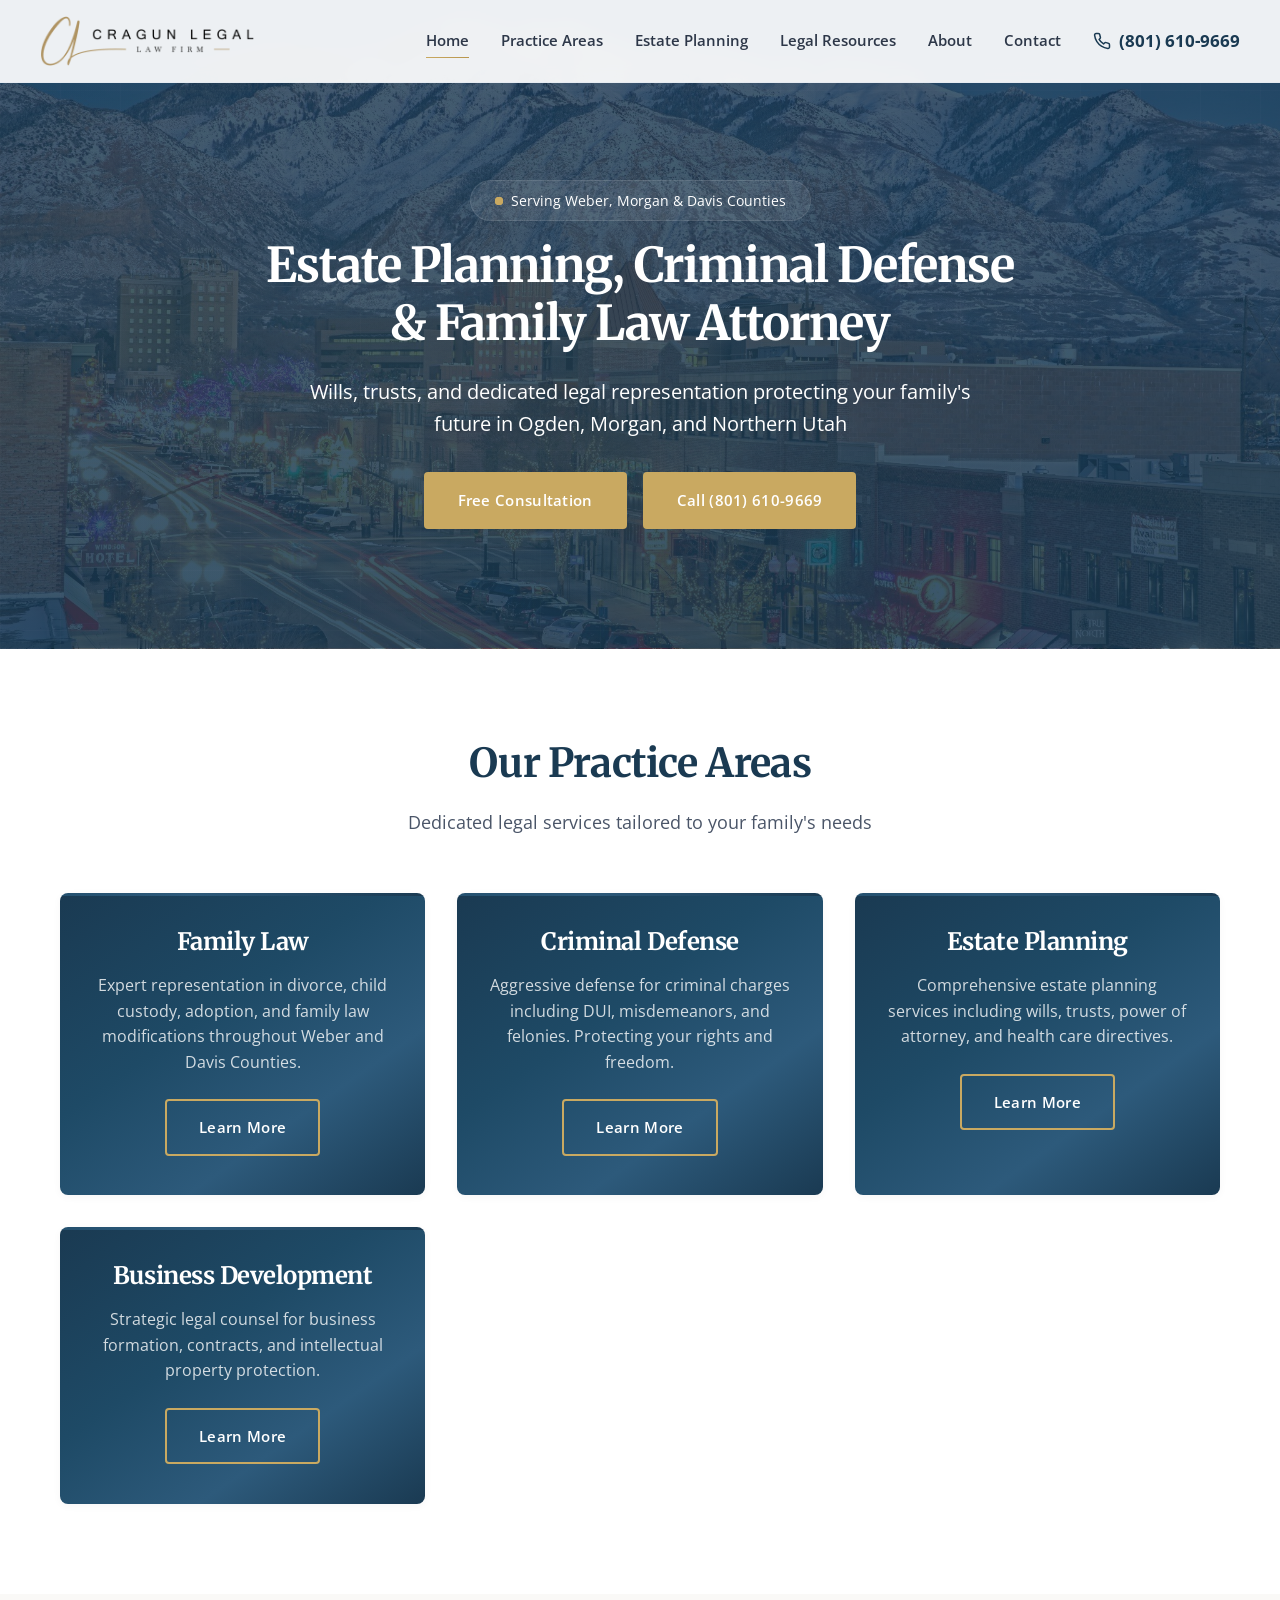
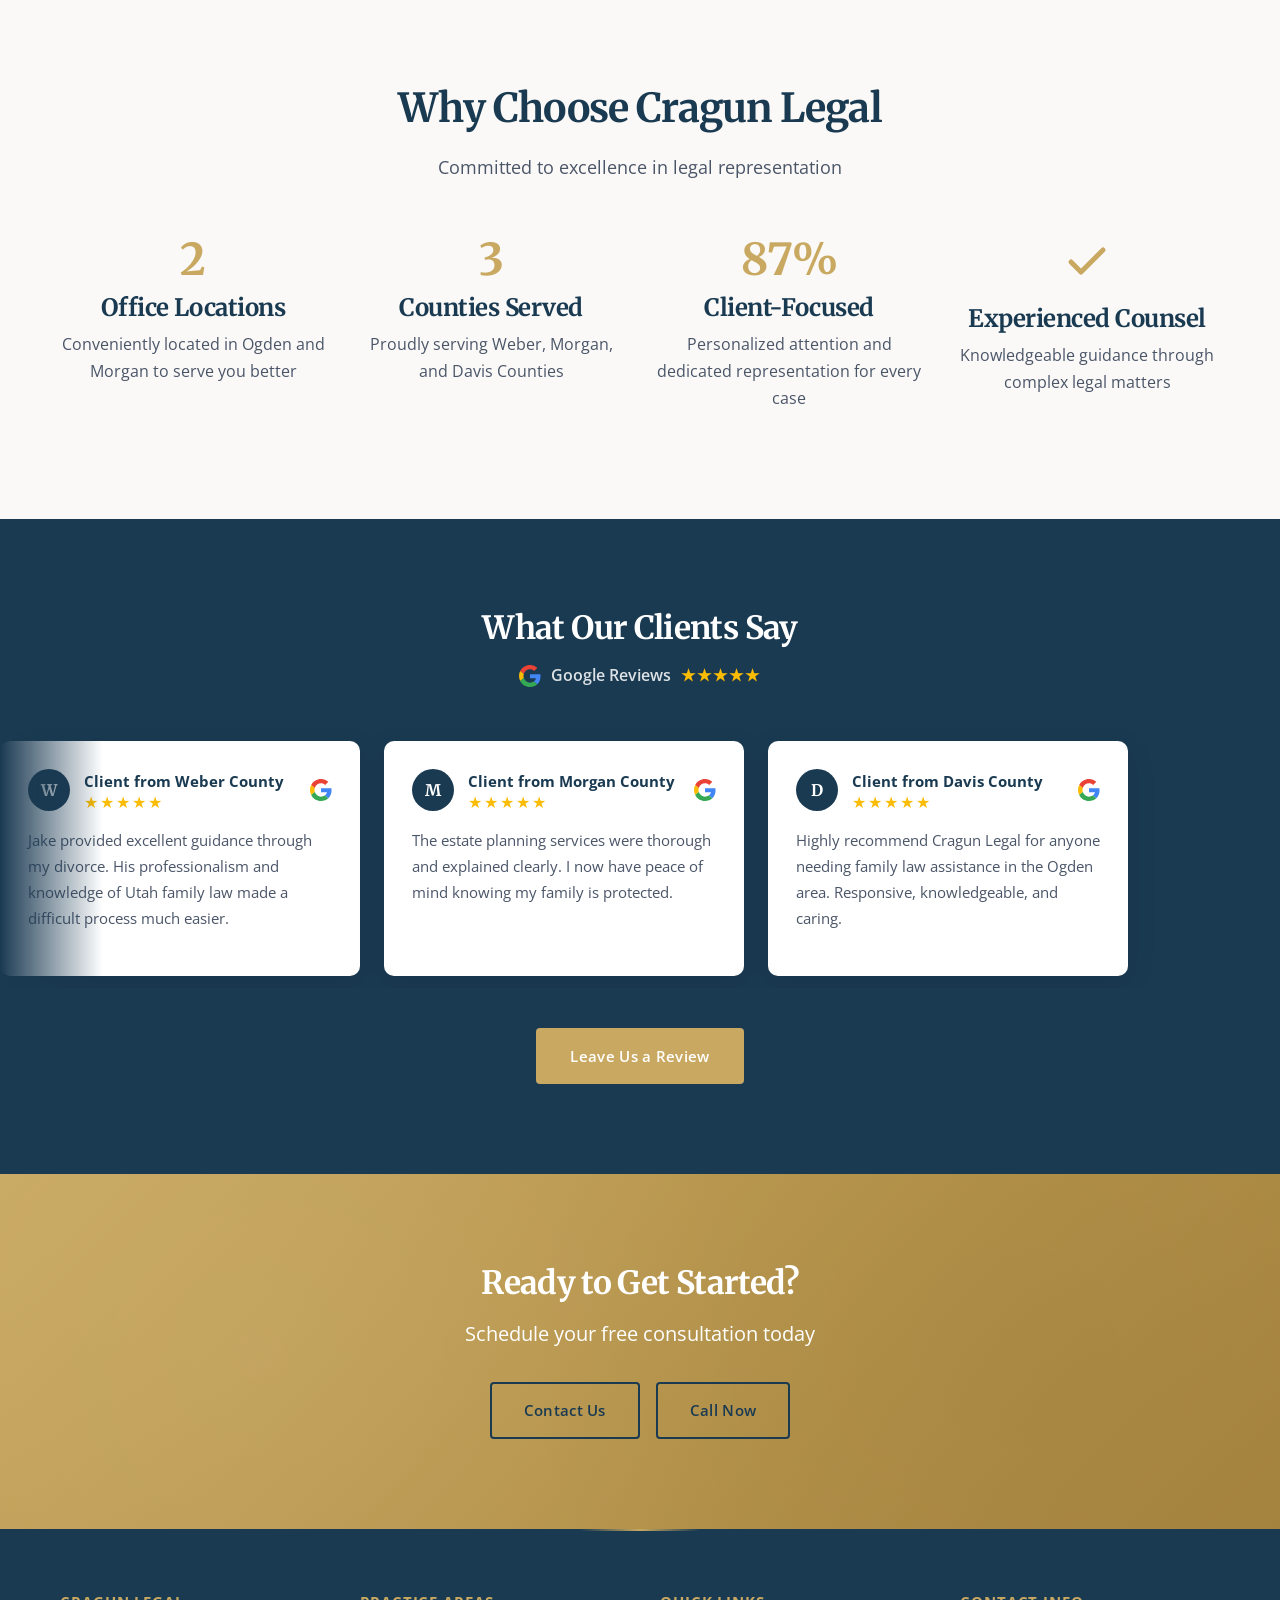
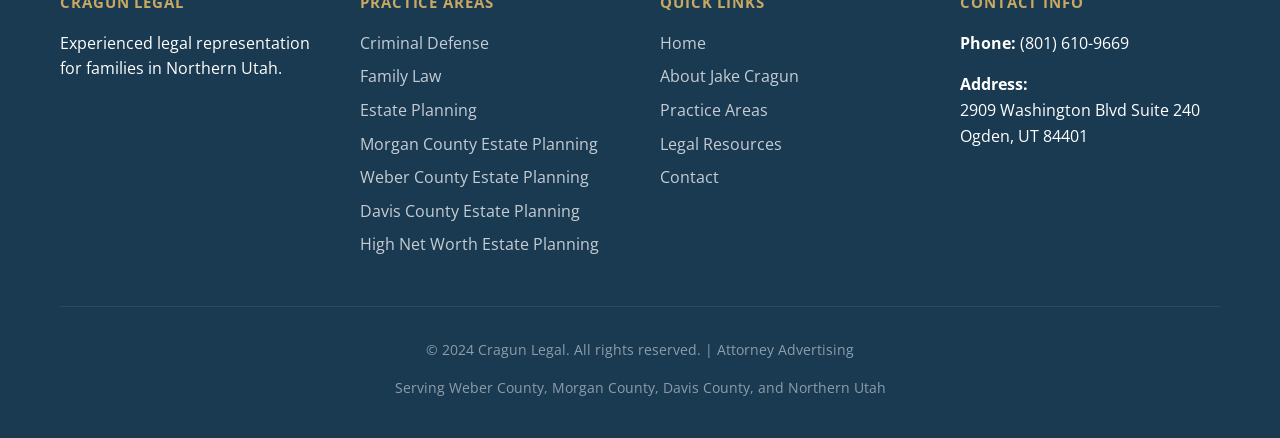
==== commit 1a826d0b: "Add scrolling Google reviews carousel to home page Co-Authored-By: Claude Opus 5.5 <noreply@anthropi" ====
--- a/index.html
+++ b/index.html
@@ -317,33 +317,63 @@
         </div>
     </section>
 
-    <!-- Testimonials -->
+    <!-- Testimonials / Google Reviews -->
     <section class="section testimonials">
         <div class="container">
             <h2 class="reveal">What Our Clients Say</h2>
-
-            <div class="testimonial-grid reveal-stagger">
-                <div class="testimonial-card reveal">
-                    <div class="testimonial-text">
-                        "Jake provided excellent guidance through my divorce. His professionalism and knowledge of Utah family law made a difficult process much easier."
-                    </div>
-                    <div class="testimonial-author">- Client from Weber County</div>
-                </div>
-
-                <div class="testimonial-card reveal">
-                    <div class="testimonial-text">
-                        "The estate planning services were thorough and explained clearly. I now have peace of mind knowing my family is protected."
-                    </div>
-                    <div class="testimonial-author">- Client from Morgan County</div>
-                </div>
-
-                <div class="testimonial-card reveal">
-                    <div class="testimonial-text">
-                        "Highly recommend Cragun Legal for anyone needing family law assistance in the Ogden area. Responsive, knowledgeable, and caring."
-                    </div>
-                    <div class="testimonial-author">- Client from Davis County</div>
-                </div>
-            </div>
+            <div class="reviews-badge reveal">
+                <svg viewBox="0 0 48 48" aria-hidden="true"><path fill="#EA4335" d="M24 9.5c3.54 0 6.71 1.22 9.21 3.6l6.85-6.85C35.9 2.38 30.47 0 24 0 14.62 0 6.51 5.38 2.56 13.22l7.98 6.19C12.43 13.72 17.74 9.5 24 9.5z"/><path fill="#4285F4" d="M46.98 24.55c0-1.57-.15-3.09-.38-4.55H24v9.02h12.94c-.58 2.96-2.26 5.48-4.78 7.18l7.73 6c4.51-4.18 7.09-10.36 7.09-17.65z"/><path fill="#FBBC05" d="M10.53 28.59c-.48-1.45-.76-2.99-.76-4.59s.27-3.14.76-4.59l-7.98-6.19C.92 16.46 0 20.12 0 24c0 3.88.92 7.54 2.56 10.78l7.97-6.19z"/><path fill="#34A853" d="M24 48c6.48 0 11.93-2.13 15.89-5.81l-7.73-6c-2.15 1.45-4.92 2.3-8.16 2.3-6.26 0-11.57-4.22-13.47-9.91l-7.98 6.19C6.51 42.62 14.62 48 24 48z"/></svg>
+                <span>Google Reviews</span>
+                <span class="review-stars" aria-hidden="true">★★★★★</span>
+            </div>
+        </div>
+
+        <!-- Review carousel: add/replace <article class="review-card"> blocks with real
+             5-star Google reviews. js/main.js clones them to create the seamless loop. -->
+        <div class="reviews-marquee" aria-label="Client reviews">
+            <div class="reviews-track">
+                <div class="reviews-group">
+                    <article class="review-card">
+                        <div class="review-header">
+                            <div class="review-avatar" aria-hidden="true">W</div>
+                            <div>
+                                <div class="review-author">Client from Weber County</div>
+                                <div class="review-stars" aria-label="5 out of 5 stars">★★★★★</div>
+                            </div>
+                            <svg class="review-google-icon" viewBox="0 0 48 48" aria-hidden="true"><path fill="#EA4335" d="M24 9.5c3.54 0 6.71 1.22 9.21 3.6l6.85-6.85C35.9 2.38 30.47 0 24 0 14.62 0 6.51 5.38 2.56 13.22l7.98 6.19C12.43 13.72 17.74 9.5 24 9.5z"/><path fill="#4285F4" d="M46.98 24.55c0-1.57-.15-3.09-.38-4.55H24v9.02h12.94c-.58 2.96-2.26 5.48-4.78 7.18l7.73 6c4.51-4.18 7.09-10.36 7.09-17.65z"/><path fill="#FBBC05" d="M10.53 28.59c-.48-1.45-.76-2.99-.76-4.59s.27-3.14.76-4.59l-7.98-6.19C.92 16.46 0 20.12 0 24c0 3.88.92 7.54 2.56 10.78l7.97-6.19z"/><path fill="#34A853" d="M24 48c6.48 0 11.93-2.13 15.89-5.81l-7.73-6c-2.15 1.45-4.92 2.3-8.16 2.3-6.26 0-11.57-4.22-13.47-9.91l-7.98 6.19C6.51 42.62 14.62 48 24 48z"/></svg>
+                        </div>
+                        <p class="review-text">Jake provided excellent guidance through my divorce. His professionalism and knowledge of Utah family law made a difficult process much easier.</p>
+                    </article>
+
+                    <article class="review-card">
+                        <div class="review-header">
+                            <div class="review-avatar" aria-hidden="true">M</div>
+                            <div>
+                                <div class="review-author">Client from Morgan County</div>
+                                <div class="review-stars" aria-label="5 out of 5 stars">★★★★★</div>
+                            </div>
+                            <svg class="review-google-icon" viewBox="0 0 48 48" aria-hidden="true"><path fill="#EA4335" d="M24 9.5c3.54 0 6.71 1.22 9.21 3.6l6.85-6.85C35.9 2.38 30.47 0 24 0 14.62 0 6.51 5.38 2.56 13.22l7.98 6.19C12.43 13.72 17.74 9.5 24 9.5z"/><path fill="#4285F4" d="M46.98 24.55c0-1.57-.15-3.09-.38-4.55H24v9.02h12.94c-.58 2.96-2.26 5.48-4.78 7.18l7.73 6c4.51-4.18 7.09-10.36 7.09-17.65z"/><path fill="#FBBC05" d="M10.53 28.59c-.48-1.45-.76-2.99-.76-4.59s.27-3.14.76-4.59l-7.98-6.19C.92 16.46 0 20.12 0 24c0 3.88.92 7.54 2.56 10.78l7.97-6.19z"/><path fill="#34A853" d="M24 48c6.48 0 11.93-2.13 15.89-5.81l-7.73-6c-2.15 1.45-4.92 2.3-8.16 2.3-6.26 0-11.57-4.22-13.47-9.91l-7.98 6.19C6.51 42.62 14.62 48 24 48z"/></svg>
+                        </div>
+                        <p class="review-text">The estate planning services were thorough and explained clearly. I now have peace of mind knowing my family is protected.</p>
+                    </article>
+
+                    <article class="review-card">
+                        <div class="review-header">
+                            <div class="review-avatar" aria-hidden="true">D</div>
+                            <div>
+                                <div class="review-author">Client from Davis County</div>
+                                <div class="review-stars" aria-label="5 out of 5 stars">★★★★★</div>
+                            </div>
+                            <svg class="review-google-icon" viewBox="0 0 48 48" aria-hidden="true"><path fill="#EA4335" d="M24 9.5c3.54 0 6.71 1.22 9.21 3.6l6.85-6.85C35.9 2.38 30.47 0 24 0 14.62 0 6.51 5.38 2.56 13.22l7.98 6.19C12.43 13.72 17.74 9.5 24 9.5z"/><path fill="#4285F4" d="M46.98 24.55c0-1.57-.15-3.09-.38-4.55H24v9.02h12.94c-.58 2.96-2.26 5.48-4.78 7.18l7.73 6c4.51-4.18 7.09-10.36 7.09-17.65z"/><path fill="#FBBC05" d="M10.53 28.59c-.48-1.45-.76-2.99-.76-4.59s.27-3.14.76-4.59l-7.98-6.19C.92 16.46 0 20.12 0 24c0 3.88.92 7.54 2.56 10.78l7.97-6.19z"/><path fill="#34A853" d="M24 48c6.48 0 11.93-2.13 15.89-5.81l-7.73-6c-2.15 1.45-4.92 2.3-8.16 2.3-6.26 0-11.57-4.22-13.47-9.91l-7.98 6.19C6.51 42.62 14.62 48 24 48z"/></svg>
+                        </div>
+                        <p class="review-text">Highly recommend Cragun Legal for anyone needing family law assistance in the Ogden area. Responsive, knowledgeable, and caring.</p>
+                    </article>
+                </div>
+            </div>
+        </div>
+
+        <div class="container reviews-cta reveal">
+            <a href="https://g.page/r/Cfi6hbdKoBrfEAI/review" class="btn btn-primary" target="_blank" rel="noopener">Leave Us a Review</a>
         </div>
     </section>
 
--- a/css/styles.css
+++ b/css/styles.css
@@ -607,6 +607,147 @@
     color: var(--accent-gold);
 }
 
+/* ======= Google Reviews Marquee ======= */
+.testimonials h2 {
+    margin-bottom: 1rem;
+}
+
+.reviews-badge {
+    display: flex;
+    align-items: center;
+    justify-content: center;
+    gap: 0.6rem;
+    margin-bottom: 2.5rem;
+    font-weight: 600;
+    color: rgba(255, 255, 255, 0.85);
+}
+
+.reviews-badge svg {
+    width: 22px;
+    height: 22px;
+}
+
+.reviews-marquee {
+    overflow: hidden;
+    padding: 0.75rem 0;
+    -webkit-mask-image: linear-gradient(to right, transparent, #000 8%, #000 92%, transparent);
+    mask-image: linear-gradient(to right, transparent, #000 8%, #000 92%, transparent);
+}
+
+.reviews-track {
+    display: flex;
+    width: max-content;
+}
+
+.reviews-track.is-animating {
+    animation: reviews-scroll 60s linear infinite;
+}
+
+.reviews-marquee:hover .reviews-track {
+    animation-play-state: paused;
+}
+
+.reviews-group {
+    display: flex;
+}
+
+@keyframes reviews-scroll {
+    from { transform: translateX(0); }
+    to { transform: translateX(-50%); }
+}
+
+.review-card {
+    flex: 0 0 360px;
+    margin-right: 1.5rem;
+    padding: 1.75rem;
+    background-color: var(--white);
+    color: var(--dark-text);
+    border-radius: 10px;
+    box-shadow: var(--shadow-lg);
+    transition: transform 0.3s ease;
+}
+
+.review-card:hover {
+    transform: translateY(-4px);
+}
+
+.review-header {
+    display: flex;
+    align-items: center;
+    gap: 0.85rem;
+    margin-bottom: 1rem;
+}
+
+.review-avatar {
+    flex: 0 0 42px;
+    height: 42px;
+    border-radius: 50%;
+    background-color: var(--primary-navy);
+    color: var(--white);
+    display: flex;
+    align-items: center;
+    justify-content: center;
+    font-family: var(--font-heading);
+    font-weight: 700;
+}
+
+.review-author {
+    font-weight: 700;
+    color: var(--primary-navy);
+    font-size: 0.95rem;
+}
+
+.review-stars {
+    color: #fbbc04;
+    letter-spacing: 2px;
+    font-size: 1rem;
+    line-height: 1.2;
+}
+
+.review-google-icon {
+    width: 22px;
+    height: 22px;
+    margin-left: auto;
+    flex-shrink: 0;
+}
+
+.review-text {
+    line-height: 1.7;
+    font-size: 0.95rem;
+    color: var(--secondary-gray);
+}
+
+.reviews-cta {
+    text-align: center;
+    margin-top: 2.5rem;
+}
+
+@media (max-width: 767px) {
+    .review-card {
+        flex-basis: 280px;
+        margin-right: 1rem;
+        padding: 1.4rem;
+    }
+}
+
+/* Reduced motion: no auto-scroll, let users swipe/scroll instead */
+@media (prefers-reduced-motion: reduce) {
+    .reviews-marquee {
+        overflow-x: auto;
+        -webkit-mask-image: none;
+        mask-image: none;
+    }
+
+    .reviews-track.is-animating {
+        animation: none;
+    }
+
+    .reviews-track > [aria-hidden="true"],
+    .reviews-group > [aria-hidden="true"] {
+        display: none;
+    }
+}
+
 /* ======= Contact CTA Section ======= */
 .contact-cta {
     background: linear-gradient(135deg, var(--accent-gold) 0%, #b8964d 50%, #a6853e 100%);
